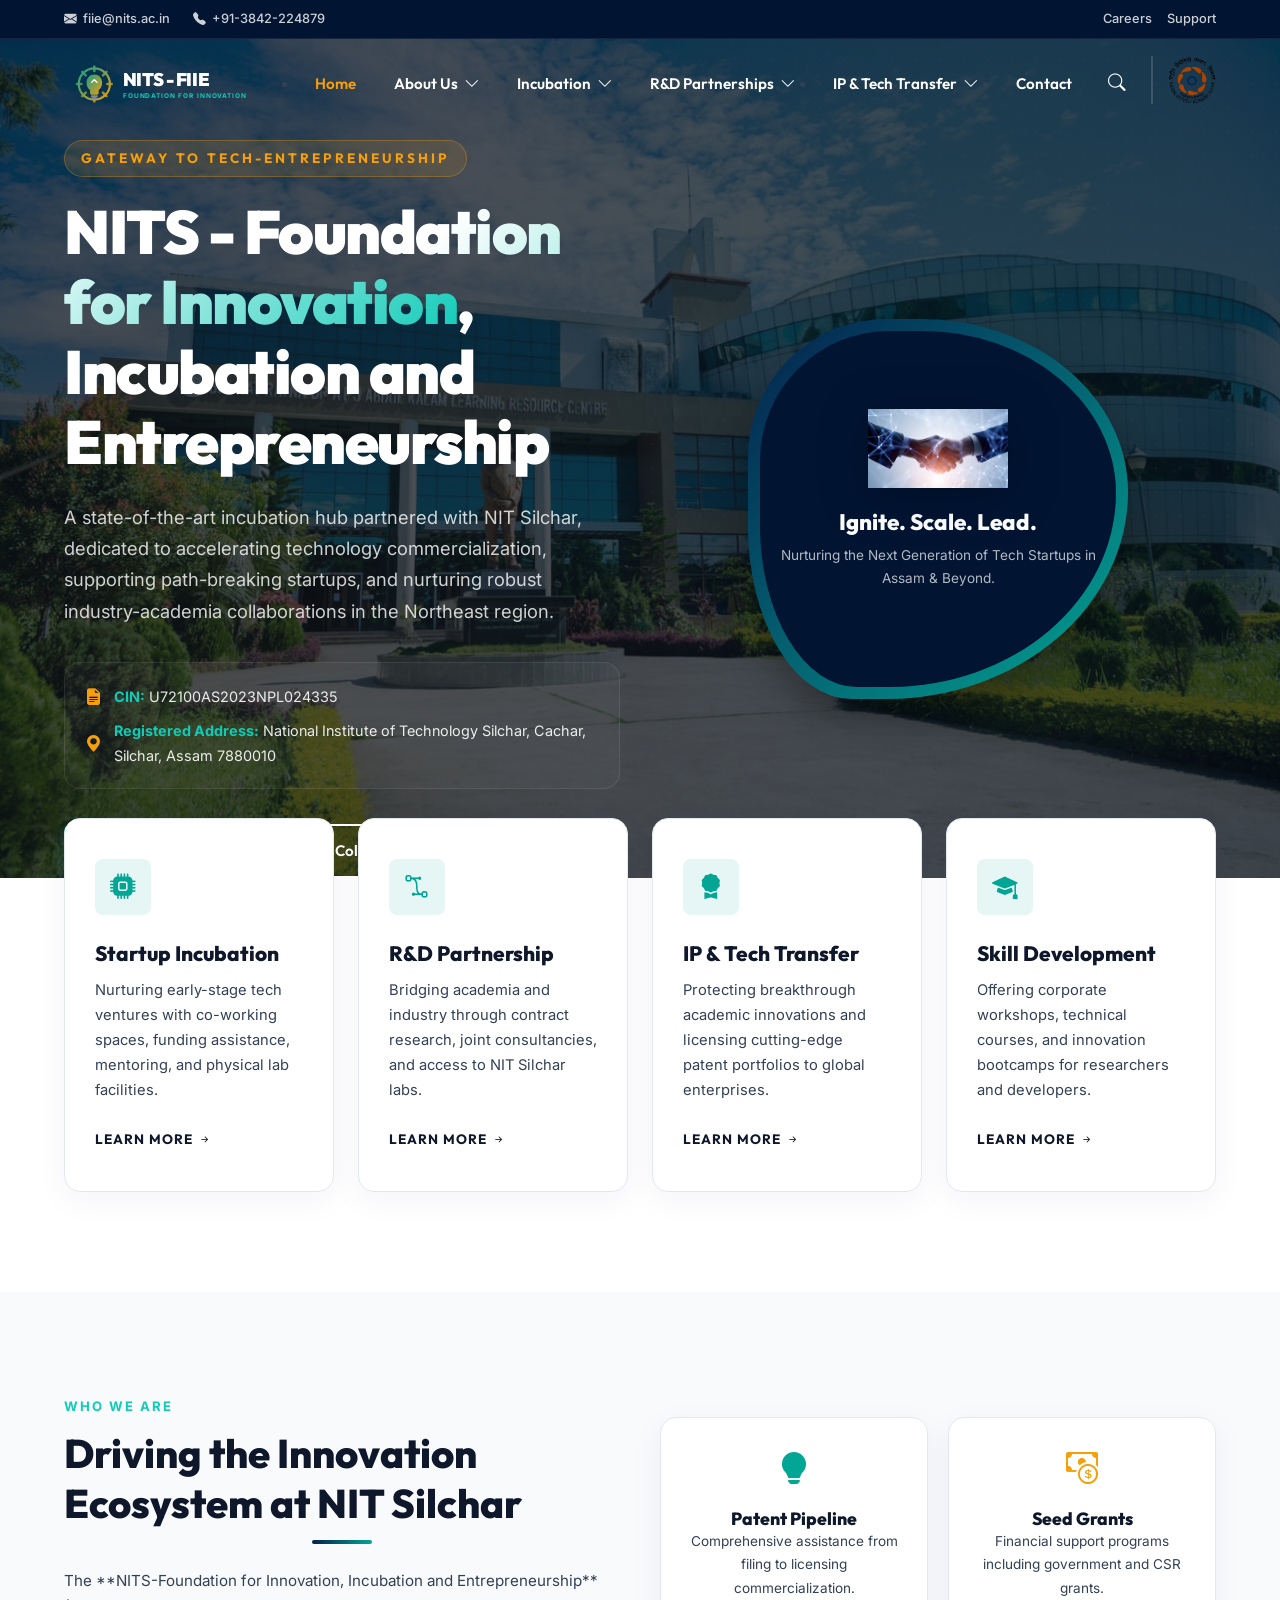
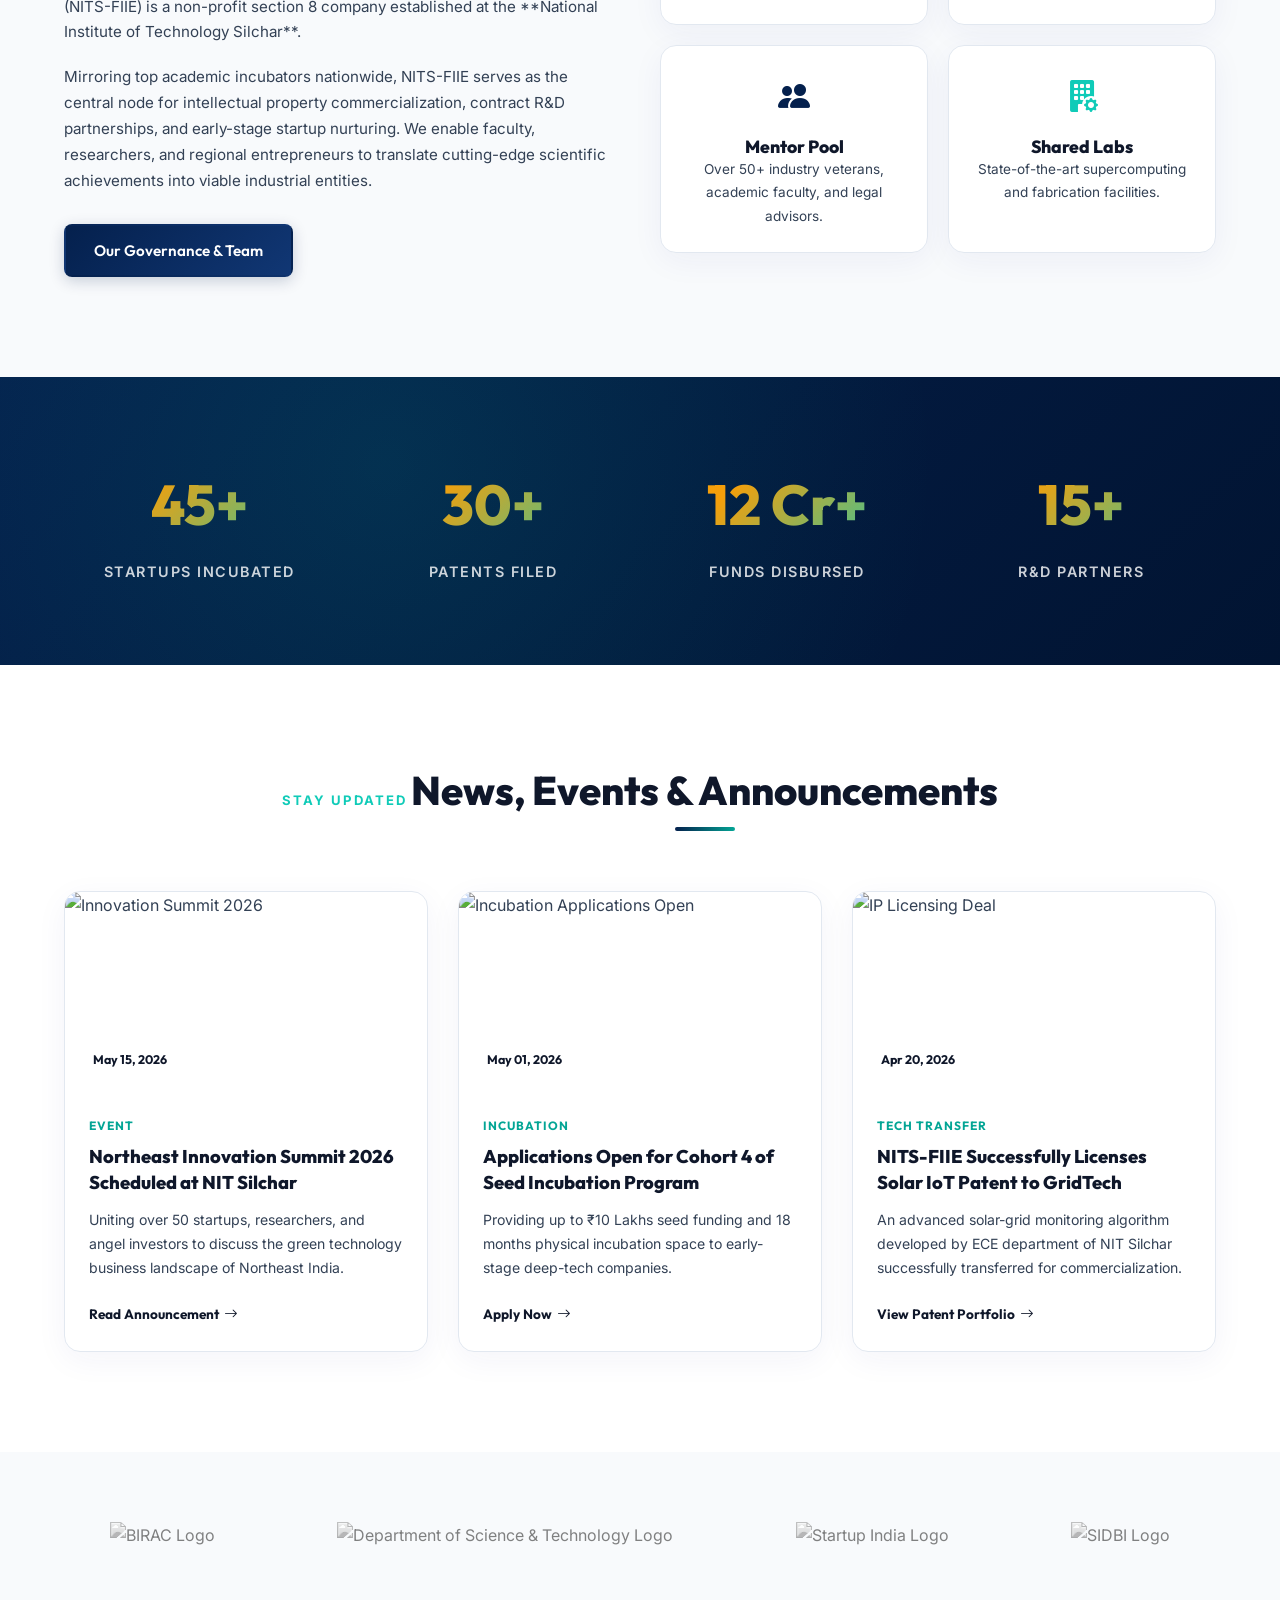
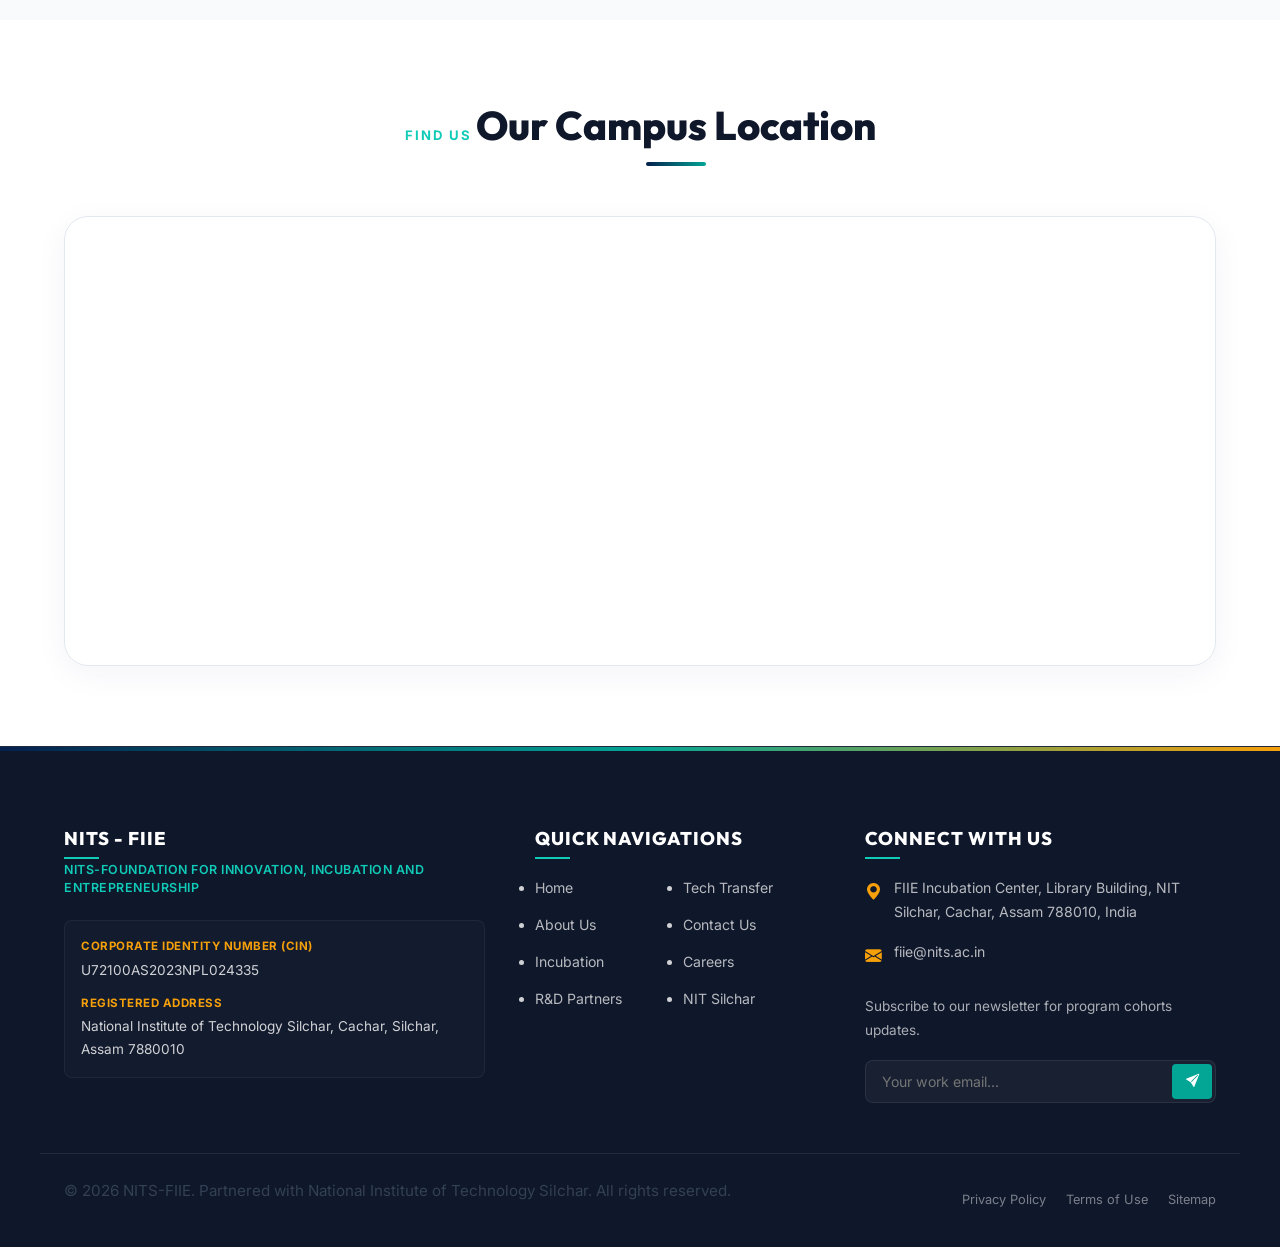
==== index.html @ 69ac1099 "Initial commit" ====
<!DOCTYPE html>
<html lang="en">
<head>
  <meta charset="UTF-8">
  <meta name="viewport" content="width=device-width, initial-scale=1.0">
  <title>Home | NITS Foundation for Innovation, Incubation and Entrepreneurship</title>
  <meta name="description" content="NITS-FIIE is the technology business incubator and corporate research partner of NIT Silchar, fostering innovation, startup incubation, and tech transfer in Northeast India.">
  
  <!-- Bootstrap Icons for premium vector icons -->
  <link rel="stylesheet" href="https://cdn.jsdelivr.net/npm/bootstrap-icons@1.11.1/font/bootstrap-icons.css">
  
  <!-- Core Custom Stylesheet -->
  <link rel="stylesheet" href="style.css">
</head>
<body>
  

  <!-- ==========================================================================
       GLOBAL HEADER & NAV SECTION
       ========================================================================== -->
  <header>
    <!-- Top Info Bar -->
    <div class="info-bar">
      <div class="container info-bar-content">
        <div class="info-bar-left">
          <span><i class="bi bi-envelope-fill"></i> fiie@nits.ac.in</span>
          <span><i class="bi bi-telephone-fill"></i> +91-3842-224879</span>
        </div>
        <div class="info-bar-right">
          <a href="contact.html">Careers</a>
          <a href="contact.html">Support</a>
          
        </div>
      </div>
    </div>

    <!-- Main Navigation Bar -->
    <div class="container">
      <nav class="navbar" aria-label="Main Navigation">
        <!-- Brand Section Left: NITS-FIIE SVG Logo -->
        <a href="index.html" class="navbar-brand-left" aria-label="NITS FIIE Home">
          <div class="logo-container">
            <svg class="company-logo" xmlns="http://www.w3.org/2000/svg" viewBox="0 0 260 60" width="260" height="60" aria-label="NITS-FIIE Logo">
              <defs>
                <linearGradient id="bulbGrad" x1="0%" y1="0%" x2="100%" y2="100%">
                  <stop offset="0%" stop-color="#16a085" />
                  <stop offset="100%" stop-color="#f39c12" />
                </linearGradient>
              </defs>
              <g transform="translate(10, 5)">
                <path d="M25 5 L25 10 M39 11 L35 15 M45 25 L40 25 M39 39 L35 35 M25 45 L25 40 M11 39 L15 35 M5 25 L10 25 M11 11 L15 15" stroke="url(#bulbGrad)" stroke-width="3" stroke-linecap="round" fill="none" opacity="0.85"/>
                <circle cx="25" cy="25" r="18" stroke="url(#bulbGrad)" stroke-width="2.5" fill="none"/>
                <path d="M20 32 C17 30, 16 27, 16 23 C16 18, 20 14, 25 14 C30 14, 34 18, 34 23 C34 27, 33 30, 30 32 L30 35 C30 36.5, 29 37.5, 27.5 37.5 L22.5 37.5 C21 37.5, 20 36.5, 20 35 Z" fill="url(#bulbGrad)"/>
                <path d="M22 23 L25 20 L28 23" stroke="#ffffff" stroke-width="1.5" stroke-linecap="round" stroke-linejoin="round" fill="none"/>
                <rect x="21" y="38" width="8" height="2.5" rx="1" fill="#7f8c8d"/>
                <line x1="23" y1="41.5" x2="27" y2="41.5" stroke="#7f8c8d" stroke-width="2" stroke-linecap="round"/>
              </g>
              <g transform="translate(68, 12)">
                <text class="logo-name" x="0" y="20" font-family="'Outfit', sans-serif" font-size="21" font-weight="900" letter-spacing="-0.5">NITS - FIIE</text>
                <text class="logo-sub" x="0" y="34" font-family="'Inter', sans-serif" font-size="7.5" font-weight="700" letter-spacing="1">FOUNDATION FOR INNOVATION</text>
              </g>
            </svg>
          </div>
        </a>

        <!-- Center Menu Links -->
        <ul class="nav-menu" id="nav-menu">
          <li class="nav-item"><a href="index.html" class="nav-link">Home</a></li>
          
          <li class="nav-item">
            <a href="about.html" class="nav-link">About Us <i class="bi bi-chevron-down"></i></a>
            <div class="dropdown-menu">
              <a href="about.html" class="dropdown-link">Governance & Vision</a>
              <a href="about.html#team-section" class="dropdown-link">FIIE Core Team</a>
              <a href="about.html#board-section" class="dropdown-link">Advisory Committee</a>
            </div>
          </li>
          
          <li class="nav-item">
            <a href="incubation.html" class="nav-link">Incubation <i class="bi bi-chevron-down"></i></a>
            <div class="dropdown-menu">
              <a href="incubation.html" class="dropdown-link">Incubation Programs</a>
              <a href="incubation.html#roadmap-section" class="dropdown-link">Application Process</a>
              <a href="incubation.html#directory-section" class="dropdown-link">Incubated Startups</a>
            </div>
          </li>
          
          <li class="nav-item">
            <a href="rnd.html" class="nav-link">R&D Partnerships <i class="bi bi-chevron-down"></i></a>
            <div class="dropdown-menu">
              <a href="rnd.html" class="dropdown-link">Contract Research</a>
              <a href="rnd.html#corporate-section" class="dropdown-link">Corporate Membership</a>
              <a href="rnd.html#facilities-section" class="dropdown-link">Incubation Facilities</a>
            </div>
          </li>
          
          <li class="nav-item">
            <a href="ip.html" class="nav-link">IP & Tech Transfer <i class="bi bi-chevron-down"></i></a>
            <div class="dropdown-menu">
              <a href="ip.html" class="dropdown-link">Intellectual Property</a>
              <a href="ip.html#licensing-section" class="dropdown-link">Technologies for Licensing</a>
              <a href="ip.html#policy-section" class="dropdown-link">IPR Policy</a>
            </div>
          </li>
          
          <li class="nav-item"><a href="contact.html" class="nav-link">Contact</a></li>
        </ul>

        <!-- Right Side: Search & Institute Logo -->
        <div class="navbar-brand-right">
          <div class="nav-utils">
            <button class="search-btn" aria-label="Open Search Modal"><i class="bi bi-search"></i></button>
            
            <!-- Institute Logo (NIT Silchar) as requested -->
            <a href="https://www.nits.ac.in" target="_blank" rel="noopener noreferrer" title="Visit NIT Silchar" aria-label="Visit NIT Silchar Official Site">
              <img src="image%20copy.png" class="institute-logo" alt="NIT Silchar Logo">
            </a>
          </div>

          <!-- Mobile Hamburg Button -->
          <button class="hamburger" aria-label="Toggle Mobile Menu" aria-controls="nav-menu" aria-expanded="false">
            <span></span>
            <span></span>
            <span></span>
          </button>
        </div>
      </nav>
    </div>
  </header>

  <!-- ==========================================================================
       HERO BANNER SECTION
       ========================================================================== -->
  <section class="hero" id="hero">
    <div class="hero-grid-pattern"></div>
    <div class="hero-overlay"></div>
    <div class="container">
      <div class="grid-2">
        <div class="hero-content">
          <span class="hero-tagline">Gateway to Tech-Entrepreneurship</span>
          <h1 class="hero-title">NITS - <span>Foundation for Innovation</span>, Incubation and Entrepreneurship</h1>
          <p class="hero-desc">
            A state-of-the-art incubation hub partnered with NIT Silchar, dedicated to accelerating technology commercialization, supporting path-breaking startups, and nurturing robust industry-academia collaborations in the Northeast region.
          </p>

          <!-- Core Legally Compliant Box requested by User -->
          <div class="hero-details-box">
            <div class="hero-details-row">
              <i class="bi bi-file-earmark-text-fill"></i>
              <span><span class="label">CIN:</span> U72100AS2023NPL024335</span>
            </div>
            <div class="hero-details-row">
              <i class="bi bi-geo-alt-fill"></i>
              <span><span class="label">Registered Address:</span> National Institute of Technology Silchar, Cachar, Silchar, Assam 7880010</span>
            </div>
          </div>

          <div class="hero-btns">
            <a href="incubation.html" class="btn btn-secondary">Apply for Incubation <i class="bi bi-arrow-right"></i></a>
            <a href="rnd.html" class="btn btn-outline" style="border-color: white; color: white;">Collaborate with Us</a>
          </div>
        </div>

        <!-- Premium Spherical Vector Floater -->
        <div class="hero-image-wrapper">
          <div class="hero-spheres">
            <div class="hero-spheres-content">
              <img src="image%20copy%202.png" alt="NITS FIIE Graphic" class="hero-rocket-replacement">
              <h3>Ignite. Scale. Lead.</h3>
              <p>Nurturing the Next Generation of Tech Startups in Assam & Beyond.</p>
            </div>
          </div>
        </div>
      </div>
    </div>
  </section>

  <!-- ==========================================================================
       CORE PILLARS SECTION (OVERLAPPING BANNER)
       ========================================================================== -->
  <section class="section" style="padding-top: 0;">
    <div class="container">
      <div class="grid-4 pillars-grid">
        <!-- Pillar 1: Incubation -->
        <div class="pillar-card">
          <div class="pillar-icon"><i class="bi bi-cpu-fill"></i></div>
          <h3 class="pillar-title">Startup Incubation</h3>
          <p class="pillar-desc">Nurturing early-stage tech ventures with co-working spaces, funding assistance, mentoring, and physical lab facilities.</p>
          <a href="incubation.html" class="pillar-link">Learn More <i class="bi bi-arrow-right-short"></i></a>
        </div>

        <!-- Pillar 2: R&D Partnership -->
        <div class="pillar-card">
          <div class="pillar-icon"><i class="bi bi-bezier2"></i></div>
          <h3 class="pillar-title">R&D Partnership</h3>
          <p class="pillar-desc">Bridging academia and industry through contract research, joint consultancies, and access to NIT Silchar labs.</p>
          <a href="rnd.html" class="pillar-link">Learn More <i class="bi bi-arrow-right-short"></i></a>
        </div>

        <!-- Pillar 3: IP & Licensing -->
        <div class="pillar-card">
          <div class="pillar-icon"><i class="bi bi-award-fill"></i></div>
          <h3 class="pillar-title">IP & Tech Transfer</h3>
          <p class="pillar-desc">Protecting breakthrough academic innovations and licensing cutting-edge patent portfolios to global enterprises.</p>
          <a href="ip.html" class="pillar-link">Learn More <i class="bi bi-arrow-right-short"></i></a>
        </div>

        <!-- Pillar 4: Capacity Development -->
        <div class="pillar-card">
          <div class="pillar-icon"><i class="bi bi-mortarboard-fill"></i></div>
          <h3 class="pillar-title">Skill Development</h3>
          <p class="pillar-desc">Offering corporate workshops, technical courses, and innovation bootcamps for researchers and developers.</p>
          <a href="rnd.html#facilities-section" class="pillar-link">Learn More <i class="bi bi-arrow-right-short"></i></a>
        </div>
      </div>
    </div>
  </section>

  <!-- ==========================================================================
       ABOUT/HIGHLIGHTS BRIEF SECTION
       ========================================================================== -->
  <section class="section section-bg-gray">
    <div class="container">
      <div class="grid-2">
        <div>
          <span class="section-subtitle">Who We Are</span>
          <h2 class="section-title" style="margin-bottom: 24px;">Driving the Innovation Ecosystem at NIT Silchar</h2>
          <p>
            The **NITS-Foundation for Innovation, Incubation and Entrepreneurship** (NITS-FIIE) is a non-profit section 8 company established at the **National Institute of Technology Silchar**.
          </p>
          <p>
            Mirroring top academic incubators nationwide, NITS-FIIE serves as the central node for intellectual property commercialization, contract R&D partnerships, and early-stage startup nurturing. We enable faculty, researchers, and regional entrepreneurs to translate cutting-edge scientific achievements into viable industrial entities.
          </p>
          <div style="margin-top: 30px;">
            <a href="about.html" class="btn btn-primary">Our Governance & Team</a>
          </div>
        </div>
        <div style="position: relative;">
          <!-- Custom Premium Glassmorphic Stats Grid -->
          <div class="grid-2" style="gap: 20px;">
            <div class="pillar-card" style="padding: 24px; text-align: center;">
              <i class="bi bi-lightbulb-fill" style="font-size: 2rem; color: var(--secondary); margin-bottom: 12px;"></i>
              <h4 style="font-size: 1.1rem; font-weight: 800;">Patent Pipeline</h4>
              <p style="font-size: 0.85rem; margin: 0;">Comprehensive assistance from filing to licensing commercialization.</p>
            </div>
            <div class="pillar-card" style="padding: 24px; text-align: center;">
              <i class="bi bi-cash-coin" style="font-size: 2rem; color: var(--accent); margin-bottom: 12px;"></i>
              <h4 style="font-size: 1.1rem; font-weight: 800;">Seed Grants</h4>
              <p style="font-size: 0.85rem; margin: 0;">Financial support programs including government and CSR grants.</p>
            </div>
            <div class="pillar-card" style="padding: 24px; text-align: center;">
              <i class="bi bi-people-fill" style="font-size: 2rem; color: var(--primary); margin-bottom: 12px;"></i>
              <h4 style="font-size: 1.1rem; font-weight: 800;">Mentor Pool</h4>
              <p style="font-size: 0.85rem; margin: 0;">Over 50+ industry veterans, academic faculty, and legal advisors.</p>
            </div>
            <div class="pillar-card" style="padding: 24px; text-align: center;">
              <i class="bi bi-building-fill-gear" style="font-size: 2rem; color: var(--secondary-light); margin-bottom: 12px;"></i>
              <h4 style="font-size: 1.1rem; font-weight: 800;">Shared Labs</h4>
              <p style="font-size: 0.85rem; margin: 0;">State-of-the-art supercomputing and fabrication facilities.</p>
            </div>
          </div>
        </div>
      </div>
    </div>
  </section>

  <!-- ==========================================================================
       STATS COUNTER SECTION
       ========================================================================== -->
  <section class="stats">
    <div class="container">
      <div class="grid-4">
        <div class="stat-item">
          <div class="stat-number">45+</div>
          <div class="stat-label">Startups Incubated</div>
        </div>
        <div class="stat-item">
          <div class="stat-number">30+</div>
          <div class="stat-label">Patents Filed</div>
        </div>
        <div class="stat-item">
          <div class="stat-number">12 Cr+</div>
          <div class="stat-label">Funds Disbursed</div>
        </div>
        <div class="stat-item">
          <div class="stat-number">15+</div>
          <div class="stat-label">R&D Partners</div>
        </div>
      </div>
    </div>
  </section>

  <!-- ==========================================================================
       NEWS & EVENTS SECTION
       ========================================================================== -->
  <section class="section">
    <div class="container">
      <div class="section-title-wrapper">
        <span class="section-subtitle">Stay Updated</span>
        <h2 class="section-title">News, Events & Announcements</h2>
      </div>

      <div class="grid-3 news-grid">
        <!-- News Card 1 -->
        <article class="news-card">
          <div class="news-img-box">
            <img src="https://images.unsplash.com/photo-1540575467063-178a50c2df87?auto=format&fit=crop&w=600&q=80" alt="Innovation Summit 2026">
            <span class="news-date">May 15, 2026</span>
          </div>
          <div class="news-content">
            <div class="news-category">Event</div>
            <h3 class="news-title">Northeast Innovation Summit 2026 Scheduled at NIT Silchar</h3>
            <p class="news-desc">Uniting over 50 startups, researchers, and angel investors to discuss the green technology business landscape of Northeast India.</p>
            <a href="contact.html" class="news-link">Read Announcement <i class="bi bi-arrow-right"></i></a>
          </div>
        </article>

        <!-- News Card 2 -->
        <article class="news-card">
          <div class="news-img-box">
            <img src="https://images.unsplash.com/photo-1557804506-669a67965ba0?auto=format&fit=crop&w=600&q=80" alt="Incubation Applications Open">
            <span class="news-date">May 01, 2026</span>
          </div>
          <div class="news-content">
            <div class="news-category">Incubation</div>
            <h3 class="news-title">Applications Open for Cohort 4 of Seed Incubation Program</h3>
            <p class="news-desc">Providing up to ₹10 Lakhs seed funding and 18 months physical incubation space to early-stage deep-tech companies.</p>
            <a href="incubation.html#roadmap-section" class="news-link">Apply Now <i class="bi bi-arrow-right"></i></a>
          </div>
        </article>

        <!-- News Card 3 -->
        <article class="news-card">
          <div class="news-img-box">
            <img src="https://images.unsplash.com/photo-1454165804606-c3d57bc86b40?auto=format&fit=crop&w=600&q=80" alt="IP Licensing Deal">
            <span class="news-date">Apr 20, 2026</span>
          </div>
          <div class="news-content">
            <div class="news-category">Tech Transfer</div>
            <h3 class="news-title">NITS-FIIE Successfully Licenses Solar IoT Patent to GridTech</h3>
            <p class="news-desc">An advanced solar-grid monitoring algorithm developed by ECE department of NIT Silchar successfully transferred for commercialization.</p>
            <a href="ip.html" class="news-link">View Patent Portfolio <i class="bi bi-arrow-right"></i></a>
          </div>
        </article>
      </div>
    </div>
  </section>

  <!-- ==========================================================================
       PARTNERS EMBLEMS GRID
       ========================================================================== -->
  <section class="section section-bg-gray" style="padding: 60px 0;">
    <div class="container">
      <div class="partners-grid">
        <div class="partner-logo-box"><img src="https://upload.wikimedia.org/wikipedia/commons/e/e4/A_logo_of_BIRAC.png" alt="BIRAC Logo"></div>
        <div class="partner-logo-box"><img src="https://upload.wikimedia.org/wikipedia/commons/1/1d/DST_logo.png" alt="Department of Science & Technology Logo"></div>
        <div class="partner-logo-box"><img src="https://upload.wikimedia.org/wikipedia/commons/thumb/d/d4/Startup_India_Logo.png/640px-Startup_India_Logo.png" alt="Startup India Logo"></div>
        <div class="partner-logo-box"><img src="https://upload.wikimedia.org/wikipedia/commons/e/eb/SIDBI_Logo.jpg" alt="SIDBI Logo"></div>
      </div>
    </div>
  </section>

  <!-- ==========================================================================
       CAMPUS LOCATION MAP SECTION
       ========================================================================== -->
  <section class="section" style="padding-top: 80px; padding-bottom: 80px;">
    <div class="container">
      <div class="section-title-wrapper" style="margin-bottom: 50px;">
        <span class="section-subtitle">Find Us</span>
        <h2 class="section-title">Our Campus Location</h2>
      </div>
      <div class="map-container" style="margin-top: 0; height: 450px;">
        <iframe 
          title="NIT Silchar Campus Map"
          src="https://www.google.com/maps/embed?pb=!1m18!1m12!1m3!1d3623.1556591603285!2d92.78498517559427!3d24.755851577997717!2m3!1f0!2f0!3f0!3m2!1i1024!2i768!4f13.1!3m3!1m2!1s0x374e49dcb63bae9b%3A0x81efa836714a289b!2sNational%20Institute%20of%20Technology%2C%20Silchar!5e0!3m2!1sen!2sin!4v1779347860293!5m2!1sen!2sin" 
          allowfullscreen="" 
          loading="lazy" 
          referrerpolicy="no-referrer-when-downgrade">
        </iframe>
      </div>
    </div>
  </section>

  <!-- ==========================================================================
       SEARCH MODAL SYSTEM
       ========================================================================== -->
  <div class="search-modal" role="dialog" aria-modal="true" aria-label="Global Search">
    <button class="search-modal-close" aria-label="Close search"><i class="bi bi-x"></i></button>
    <div class="search-modal-content">
      <form action="#" method="get">
        <div class="search-input-wrapper">
          <input type="search" class="search-field" placeholder="Search startups, patents, programs..." aria-label="Search field">
          <button type="submit" class="search-submit-icon" aria-label="Submit search"><i class="bi bi-search"></i></button>
        </div>
      </form>
      <p>Press ESC to close or click outside. Discover incubation criteria, corporate R&amp;D parameters, or latest filed IPs.</p>
    </div>
  </div>

  <!-- ==========================================================================
       GLOBAL FOOTER SECTION
       ========================================================================== -->
  <footer>
    <div class="container footer-top">
      <div class="footer-row">
        <!-- Left: Legal & Name details as specified by user -->
        <div class="footer-brand-column">
          <h5 class="footer-heading">NITS - FIIE</h5>
          <p class="footer-brand-subtitle">NITS-Foundation for Innovation, Incubation and Entrepreneurship</p>
          
          <div class="footer-legal-box">
            <div class="footer-legal-row">
              <span class="label">Corporate Identity Number (CIN)</span>
              <span>U72100AS2023NPL024335</span>
            </div>
            <div class="footer-legal-row" style="margin-top: 12px;">
              <span class="label">Registered Address</span>
              <span>National Institute of Technology Silchar, Cachar, Silchar, Assam 7880010</span>
            </div>
          </div>
        </div>

        <!-- Middle: Navigation Links -->
        <div class="footer-column">
          <h5 class="footer-heading">Quick Navigations</h5>
          <div class="grid-2" style="gap: 15px; grid-template-columns: repeat(2, 1fr);">
            <ul class="footer-links">
              <li><a href="index.html">Home</a></li>
              <li><a href="about.html">About Us</a></li>
              <li><a href="incubation.html">Incubation</a></li>
              <li><a href="rnd.html">R&D Partners</a></li>
            </ul>
            <ul class="footer-links">
              <li><a href="ip.html">Tech Transfer</a></li>
              <li><a href="contact.html">Contact Us</a></li>
              <li><a href="contact.html">Careers</a></li>
              <li><a href="https://www.nits.ac.in" target="_blank" rel="noopener noreferrer">NIT Silchar</a></li>
            </ul>
          </div>
        </div>

        <!-- Right: Address coordinates & newsletter -->
        <div class="footer-column">
          <h5 class="footer-heading">Connect With Us</h5>
          <div class="footer-contact-row">
            <i class="bi bi-geo-alt-fill"></i>
            <p>FIIE Incubation Center, Library Building, NIT Silchar, Cachar, Assam 788010, India</p>
          </div>
          <div class="footer-contact-row">
            <i class="bi bi-envelope-fill"></i>
            <p>fiie@nits.ac.in</p>
          </div>
          
          <div style="margin-top: 25px;">
            <p class="footer-newsletter-p">Subscribe to our newsletter for program cohorts updates.</p>
            <form action="#" class="newsletter-form">
              <input type="email" class="newsletter-input" placeholder="Your work email..." required aria-label="Newsletter email input">
              <button type="submit" class="newsletter-btn" aria-label="Subscribe"><i class="bi bi-send-fill"></i></button>
            </form>
          </div>
        </div>
      </div>
    </div>

    <!-- Sub Footer -->
    <div class="footer-bottom">
      <div class="container footer-bottom-content">
        <p>&copy; 2026 NITS-FIIE. Partnered with National Institute of Technology Silchar. All rights reserved.</p>
        <div class="footer-bottom-links">
          <a href="#">Privacy Policy</a>
          <a href="#">Terms of Use</a>
          <a href="#">Sitemap</a>
        </div>
      </div>
    </div>
  </footer>

  <!-- Master JavaScript File -->
  <script src="main.js"></script>
</body>
</html>
---- style.css ----
/* ==========================================================================
   NITS-FIIE ULTIMATE PREMIUM CSS DESIGN SYSTEM
   ========================================================================== */

/* Google Fonts Import */
@import url('https://fonts.googleapis.com/css2?family=Inter:wght@300;400;500;600;700&family=Outfit:wght@300;400;500;600;700;800;900&display=swap');

/* Semantic Variable Tokens */
:root {
  /* Brand Palettes */
  --brand-primary-hsl: 217, 89%, 16%;
  --brand-secondary-hsl: 174, 96%, 33%;
  --brand-accent-hsl: 38, 92%, 50%;
  
  --brand-primary: hsl(var(--brand-primary-hsl));
  --brand-primary-light: hsl(217, 75%, 26%);
  --brand-primary-dark: hsl(217, 95%, 10%);
  
  --brand-secondary: hsl(var(--brand-secondary-hsl));
  --brand-secondary-light: hsl(174, 85%, 43%);
  --brand-secondary-dark: hsl(174, 100%, 20%);
  
  --brand-accent: hsl(var(--brand-accent-hsl));
  --brand-accent-light: hsl(38, 95%, 60%);
  --brand-accent-dark: hsl(38, 90%, 40%);
  
  /* Semantic Tokens - Light Mode (Default) - Professional White Theme */
  --bg-main: #ffffff; /* Cleanest Crisp White Background */
  --bg-card: #ffffff;
  --bg-section-alt: #f8fafc; /* Professional Cool Slate White */
  --bg-footer: #0f172a; /* Deep Navy Slate */
  
  --text-main: #334155; /* Extremely legible slate gray */
  --text-muted: #64748b;
  --text-title: #0f172a; /* Deep elegant navy for titles */
  --text-inverse: #ffffff;
  
  --border-color: #e2e8f0; /* Ultra-thin sleek gray border */
  
  --glass-bg: rgba(255, 255, 255, 0.78);
  --glass-border: rgba(255, 255, 255, 0.4);
  --glass-shadow: 0 8px 32px 0 rgba(31, 38, 135, 0.05);
  
  /* Layout Sizing & Typography */
  --container-max-width: 1200px;
  --header-height: 90px;
  --transition-smooth: all 0.4s cubic-bezier(0.16, 1, 0.3, 1);
  --transition-fast: all 0.2s ease;
  --border-radius-sm: 8px;
  --border-radius-md: 16px;
  --border-radius-lg: 24px;
  
  --font-primary: 'Inter', sans-serif;
  --font-heading: 'Outfit', sans-serif;

  /* Legacy/Inline compatibility variables */
  --primary: var(--brand-primary);
  --secondary: var(--brand-secondary);
  --accent: var(--brand-accent);
  --secondary-light: var(--brand-secondary-light);
  --dark: var(--text-title);
  --gray: var(--text-muted);
  --light-gray: var(--border-color);
  --white: #ffffff;
}





/* Global Reset */
*, *::before, *::after {
  box-sizing: border-box;
  margin: 0;
  padding: 0;
  /* Apply smooth transitions to background and color properties for high-end theme switches */
  transition: background-color 0.3s cubic-bezier(0.16, 1, 0.3, 1), 
              border-color 0.3s cubic-bezier(0.16, 1, 0.3, 1), 
              color 0.2s ease-out, 
              box-shadow 0.3s cubic-bezier(0.16, 1, 0.3, 1);
}



html {
  scroll-behavior: smooth;
  font-size: 16px;
  -webkit-font-smoothing: antialiased;
}

body {
  font-family: var(--font-primary);
  background-color: var(--bg-main);
  color: var(--text-main);
  line-height: 1.7;
  overflow-x: hidden;
}

/* Typography Styling */
h1, h2, h3, h4, h5, h6 {
  font-family: var(--font-heading);
  font-weight: 700;
  line-height: 1.25;
  color: var(--text-title);
}

p {
  color: var(--text-main);
  margin-bottom: 1.2rem;
  font-size: 0.95rem;
}

a {
  text-decoration: none;
  color: inherit;
  transition: var(--transition-fast);
}

/* Symmetrical Grid Layout System */
.container {
  width: 100%;
  max-width: var(--container-max-width);
  margin: 0 auto;
  padding: 0 24px;
}

.section {
  padding: 100px 0;
  position: relative;
}

.section-bg-gray {
  background-color: var(--bg-section-alt);
}

/* Section Title Module */
.section-title-wrapper {
  text-align: center;
  margin-bottom: 60px;
}

.section-subtitle {
  text-transform: uppercase;
  font-size: 0.82rem;
  letter-spacing: 2px;
  color: var(--brand-secondary-light);
  font-weight: 700;
  margin-bottom: 10px;
  display: inline-block;
}

.section-title {
  font-size: clamp(2rem, 4vw, 2.5rem);
  font-weight: 800;
  color: var(--text-title);
  position: relative;
  display: inline-block;
  padding-bottom: 16px;
}

.section-title::after {
  content: '';
  position: absolute;
  bottom: 0;
  left: 50%;
  transform: translateX(-50%);
  width: 60px;
  height: 4px;
  background: linear-gradient(90deg, var(--brand-primary), var(--brand-secondary));
  border-radius: 2px;
}



/* Standardized Grids */
.grid-2 {
  display: grid;
  grid-template-columns: repeat(2, 1fr);
  gap: 40px;
  align-items: center;
}

.grid-3 {
  display: grid;
  grid-template-columns: repeat(3, 1fr);
  gap: 30px;
}

.grid-4 {
  display: grid;
  grid-template-columns: repeat(4, 1fr);
  gap: 24px;
}

/* Button UI Components */
.btn {
  display: inline-flex;
  align-items: center;
  justify-content: center;
  padding: 12px 28px;
  font-family: var(--font-heading);
  font-weight: 600;
  font-size: 0.95rem;
  border-radius: var(--border-radius-sm);
  border: 2px solid transparent;
  cursor: pointer;
  transition: var(--transition-smooth);
  gap: 8px;
}

.btn-primary {
  background: linear-gradient(135deg, var(--brand-primary), var(--brand-primary-light));
  color: var(--text-inverse);
  box-shadow: 0 4px 15px hsla(var(--brand-primary-hsl), 0.2);
}

.btn-primary:hover {
  transform: translateY(-2px);
  box-shadow: 0 8px 24px hsla(var(--brand-primary-hsl), 0.35);
  filter: brightness(1.1);
}

.btn-secondary {
  background: linear-gradient(135deg, var(--brand-secondary), var(--brand-secondary-light));
  color: #ffffff;
  box-shadow: 0 4px 15px hsla(var(--brand-secondary-hsl), 0.2);
}

.btn-secondary:hover {
  transform: translateY(-2px);
  box-shadow: 0 8px 24px hsla(var(--brand-secondary-hsl), 0.35);
  filter: brightness(1.1);
}

.btn-accent {
  background: linear-gradient(135deg, var(--brand-accent), var(--brand-accent-light));
  color: var(--brand-primary-dark);
  box-shadow: 0 4px 15px hsla(var(--brand-accent-hsl), 0.2);
}

.btn-accent:hover {
  transform: translateY(-2px);
  box-shadow: 0 8px 24px hsla(var(--brand-accent-hsl), 0.35);
  filter: brightness(1.1);
}

.btn-outline {
  background: transparent;
  border: 2px solid var(--text-title);
  color: var(--text-title);
}

.btn-outline:hover {
  background-color: var(--text-title);
  color: var(--bg-card);
  transform: translateY(-2px);
}

/* ==========================================================================
   HEADER & NAVIGATION BAR
   ========================================================================== */
header {
  width: 100%;
  position: absolute;
  top: 0;
  left: 0;
  z-index: 1000;
  transition: var(--transition-smooth);
}

/* Sticky Class Scroll effect */
header.sticky {
  position: fixed;
  background-color: var(--glass-bg);
  backdrop-filter: blur(20px);
  -webkit-backdrop-filter: blur(20px);
  box-shadow: var(--glass-shadow);
  border-bottom: 1px solid var(--glass-border);
  animation: slideDown 0.4s cubic-bezier(0.16, 1, 0.3, 1) forwards;
}

@keyframes slideDown {
  from { transform: translateY(-100%); }
  to { transform: translateY(0); }
}

/* Info Top bar */
.info-bar {
  background-color: var(--brand-primary-dark);
  color: rgba(255, 255, 255, 0.8);
  padding: 8px 0;
  font-size: 0.8rem;
  font-weight: 500;
  border-bottom: 1px solid rgba(255, 255, 255, 0.08);
}

.info-bar-content {
  display: flex;
  justify-content: space-between;
  align-items: center;
}

.info-bar-left span {
  margin-right: 20px;
  display: inline-flex;
  align-items: center;
  gap: 6px;
}

.info-bar-right {
  display: flex;
  align-items: center;
  gap: 15px;
}

.info-bar-right a {
  color: rgba(255,255,255,0.8);
}

.info-bar-right a:hover {
  color: var(--brand-accent);
}



/* Navbar Layout */
.navbar {
  height: var(--header-height);
  display: flex;
  justify-content: space-between;
  align-items: center;
}

/* Brand block SVG text styles */
.logo-container {
  height: 52px;
  display: flex;
  align-items: center;
}

.company-logo {
  height: 100%;
  width: auto;
}

.company-logo .logo-name {
  fill: var(--text-title);
  transition: var(--transition-smooth);
}

header:not(.sticky) .company-logo .logo-name {
  fill: #ffffff;
}

.company-logo .logo-sub {
  fill: var(--brand-secondary);
  transition: var(--transition-smooth);
}

header:not(.sticky) .company-logo .logo-sub {
  fill: var(--brand-secondary-light);
}

.institute-logo {
  height: 48px;
  width: auto;
  border-left: 2px solid var(--border-color);
  padding-left: 15px;
  margin-left: 15px;
}

header:not(.sticky) .institute-logo {
  border-left: 2px solid rgba(255, 255, 255, 0.15);
}

/* Central Nav items style */
.nav-menu {
  display: flex;
  align-items: center;
  gap: 6px;
}

.nav-item {
  position: relative;
}

.nav-link {
  font-family: var(--font-heading);
  font-weight: 600;
  font-size: 0.95rem;
  color: var(--text-title);
  padding: 10px 16px;
  border-radius: var(--border-radius-sm);
  display: flex;
  align-items: center;
  gap: 6px;
  position: relative;
  transition: var(--transition-smooth);
}

header:not(.sticky) .nav-link {
  color: #ffffff;
}

.nav-link:hover, .nav-item.active .nav-link {
  color: var(--brand-secondary) !important;
}

header:not(.sticky) .nav-link:hover, header:not(.sticky) .nav-item.active .nav-link {
  color: var(--brand-accent) !important;
}

/* Dropdown Sub-menu styling */
.dropdown-menu {
  position: absolute;
  top: 100%;
  left: 0;
  background-color: var(--bg-card);
  min-width: 260px;
  border-radius: var(--border-radius-sm);
  box-shadow: var(--glass-shadow);
  opacity: 0;
  visibility: hidden;
  transform: translateY(12px);
  transition: var(--transition-smooth);
  border: 1px solid var(--border-color);
  padding: 10px 0;
  z-index: 1000;
}

.nav-item:hover .dropdown-menu {
  opacity: 1;
  visibility: visible;
  transform: translateY(4px);
}

.dropdown-link {
  display: block;
  padding: 10px 20px;
  font-size: 0.9rem;
  font-weight: 500;
  color: var(--text-main);
  transition: var(--transition-fast);
}

.dropdown-link:hover {
  background-color: hsla(var(--brand-secondary-hsl), 0.08);
  color: var(--brand-secondary);
  padding-left: 24px;
}

/* Search and Utilities block */
.nav-utils {
  display: flex;
  align-items: center;
}

.search-btn {
  background: none;
  border: none;
  color: var(--text-title);
  font-size: 1.1rem;
  cursor: pointer;
  padding: 10px;
  border-radius: 50%;
  display: flex;
  align-items: center;
  justify-content: center;
  transition: var(--transition-smooth);
}

header:not(.sticky) .search-btn {
  color: #ffffff;
}

.search-btn:hover {
  background-color: rgba(100, 100, 100, 0.1);
  color: var(--brand-secondary);
}

/* Hamburger button */
.hamburger {
  display: none;
  flex-direction: column;
  justify-content: space-between;
  width: 24px;
  height: 18px;
  background: transparent;
  border: none;
  cursor: pointer;
  padding: 0;
  z-index: 1001;
  margin-left: 15px;
}

.hamburger span {
  width: 100%;
  height: 2px;
  background-color: var(--text-title);
  border-radius: 2px;
  transition: var(--transition-smooth);
}

header:not(.sticky) .hamburger span {
  background-color: #ffffff;
}

.hamburger.active span:nth-child(1) { transform: translateY(8px) rotate(45deg); }
.hamburger.active span:nth-child(2) { opacity: 0; }
.hamburger.active span:nth-child(3) { transform: translateY(-8px) rotate(-45deg); }

/* ==========================================================================
   HERO / BANNER SECTION
   ========================================================================= */
.hero {
  min-height: 90vh;
  position: relative;
  display: flex;
  align-items: center;
  color: #ffffff;
  padding-top: calc(var(--header-height) + 50px);
  overflow: hidden;
  background-color: var(--brand-primary-dark);
  background-image: url('image.png');
  background-size: cover;
  background-position: center;
  background-repeat: no-repeat;
}

.hero::before {
  content: '';
  position: absolute;
  inset: 0;
  background: radial-gradient(circle at 80% 20%, hsla(var(--brand-secondary-hsl), 0.22) 0%, transparent 50%),
              radial-gradient(circle at 20% 80%, hsla(var(--brand-accent-hsl), 0.12) 0%, transparent 50%);
  z-index: 1;
}

.hero-overlay {
  position: absolute;
  inset: 0;
  background-color: rgba(8, 14, 26, 0.72);
  z-index: 1;
}

.hero-grid-pattern {
  position: absolute;
  top: 0;
  right: 0;
  width: 50%;
  height: 100%;
  opacity: 0.12;
  z-index: 1;
  background-image: radial-gradient(#ffffff 1px, transparent 1px);
  background-size: 24px 24px;
}

.hero .container {
  position: relative;
  z-index: 2;
}

.hero-content {
  opacity: 0;
  transform: translateY(30px);
  animation: fadeInUp 1s cubic-bezier(0.16, 1, 0.3, 1) forwards;
}

.hero-tagline {
  font-family: var(--font-heading);
  font-size: 0.85rem;
  font-weight: 700;
  text-transform: uppercase;
  letter-spacing: 3px;
  color: var(--brand-accent);
  margin-bottom: 20px;
  display: inline-block;
  background-color: hsla(var(--brand-accent-hsl), 0.12);
  padding: 6px 16px;
  border-radius: 50px;
  border: 1px solid hsla(var(--brand-accent-hsl), 0.3);
}

.hero-title {
  font-size: clamp(2.3rem, 5.5vw, 3.8rem);
  font-weight: 900;
  line-height: 1.15;
  margin-bottom: 25px;
  letter-spacing: -1.5px;
  color: #ffffff;
}

.hero-title span {
  background: linear-gradient(135deg, #ffffff 30%, var(--brand-secondary-light) 100%);
  -webkit-background-clip: text;
  -webkit-text-fill-color: transparent;
}

.hero-desc {
  font-size: clamp(1rem, 2vw, 1.15rem);
  color: rgba(255, 255, 255, 0.8);
  margin-bottom: 35px;
  line-height: 1.7;
}

/* Legally compliant box styling */
.hero-details-box {
  background: rgba(255, 255, 255, 0.03);
  border: 1px solid rgba(255, 255, 255, 0.08);
  border-radius: var(--border-radius-md);
  padding: 20px;
  margin-bottom: 35px;
  backdrop-filter: blur(10px);
  -webkit-backdrop-filter: blur(10px);
  display: flex;
  flex-direction: column;
  gap: 8px;
}

.hero-details-row {
  display: flex;
  align-items: center;
  gap: 12px;
  font-size: 0.9rem;
  color: rgba(255, 255, 255, 0.9);
}

.hero-details-row i {
  color: var(--brand-accent);
  font-size: 1.05rem;
}

.hero-details-row span.label {
  font-weight: 700;
  color: var(--brand-secondary-light);
}

.hero-btns {
  display: flex;
  gap: 15px;
  flex-wrap: wrap;
}

/* Hero Spherical Graphic Floater */
.hero-image-wrapper {
  position: relative;
  display: flex;
  justify-content: center;
  align-items: center;
  z-index: 2;
}

.hero-spheres {
  width: 380px;
  height: 380px;
  background: linear-gradient(135deg, var(--brand-primary), var(--brand-secondary));
  border-radius: 40% 60% 70% 30% / 40% 50% 60% 50%;
  animation: morphing 10s ease-in-out infinite;
  box-shadow: 0 20px 40px rgba(0,0,0,0.3);
  position: relative;
  overflow: hidden;
}

.hero-spheres::after {
  content: '';
  position: absolute;
  inset: 12px;
  background: var(--brand-primary-dark);
  border-radius: inherit;
  z-index: 1;
}

.hero-spheres-content {
  position: absolute;
  inset: 0;
  z-index: 2;
  display: flex;
  flex-direction: column;
  justify-content: center;
  align-items: center;
  text-align: center;
  padding: 30px;
}

.hero-spheres-content i {
  font-size: 3.5rem;
  background: linear-gradient(135deg, var(--brand-accent), var(--brand-secondary-light));
  -webkit-background-clip: text;
  -webkit-text-fill-color: transparent;
  margin-bottom: 20px;
  animation: pulse 3s infinite;
}

.hero-rocket-replacement {
  max-width: 140px;
  height: auto;
  margin-bottom: 20px;
  filter: drop-shadow(0 8px 24px rgba(0, 0, 0, 0.25));
  animation: premiumFloat 6s ease-in-out infinite;
}

@keyframes premiumFloat {
  0%, 100% {
    transform: translateY(0) rotate(0deg);
  }
  50% {
    transform: translateY(-12px) rotate(2deg);
  }
}

.hero-spheres-content h3 {
  color: #ffffff;
  font-size: 1.4rem;
  font-weight: 800;
  margin-bottom: 8px;
}

.hero-spheres-content p {
  color: rgba(255,255,255,0.7);
  font-size: 0.85rem;
}

@keyframes morphing {
  0% { border-radius: 40% 60% 70% 30% / 40% 50% 60% 50%; }
  34% { border-radius: 70% 30% 50% 50% / 30% 60% 40% 70%; }
  67% { border-radius: 50% 60% 30% 70% / 60% 30% 70% 40%; }
  100% { border-radius: 40% 60% 70% 30% / 40% 50% 60% 50%; }
}

@keyframes pulse {
  0%, 100% { transform: scale(1); opacity: 0.9; }
  50% { transform: scale(1.06); opacity: 1; }
}

/* ==========================================================================
   PILLARS / CORE CARD SECTIONS (GLASSMORPHISM)
   ========================================================================= */
.pillars-grid {
  margin-top: -60px;
  position: relative;
  z-index: 10;
}

.pillar-card {
  background-color: var(--bg-card);
  border: 1px solid var(--border-color);
  border-radius: var(--border-radius-md);
  padding: 40px 30px;
  box-shadow: var(--glass-shadow);
  position: relative;
  overflow: hidden;
  display: flex;
  flex-direction: column;
  height: 100%;
}

.pillar-card::before {
  content: '';
  position: absolute;
  top: 0;
  left: 0;
  width: 100%;
  height: 4px;
  background: linear-gradient(90deg, var(--brand-primary), var(--brand-secondary));
  opacity: 0;
  transition: var(--transition-smooth);
}

.pillar-card:hover {
  transform: translateY(-8px);
  box-shadow: 0 15px 35px rgba(0, 0, 0, 0.08);
}



.pillar-card:hover::before {
  opacity: 1;
}

.pillar-icon {
  width: 56px;
  height: 56px;
  border-radius: var(--border-radius-sm);
  background-color: hsla(var(--brand-secondary-hsl), 0.1);
  color: var(--brand-secondary);
  display: flex;
  align-items: center;
  justify-content: center;
  font-size: 1.6rem;
  margin-bottom: 25px;
  transition: var(--transition-smooth);
}

.pillar-card:hover .pillar-icon {
  background-color: var(--brand-secondary);
  color: #ffffff;
  transform: rotateY(180deg);
}

.pillar-title {
  font-size: 1.3rem;
  font-weight: 800;
  margin-bottom: 12px;
  color: var(--text-title);
}

.pillar-desc {
  font-size: 0.92rem;
  margin-bottom: 25px;
  flex-grow: 1;
  color: var(--text-main);
}

.pillar-link {
  font-family: var(--font-heading);
  font-weight: 700;
  font-size: 0.85rem;
  color: var(--text-title);
  display: inline-flex;
  align-items: center;
  gap: 5px;
  text-transform: uppercase;
  letter-spacing: 1px;
}

.pillar-link i {
  transition: var(--transition-fast);
}

.pillar-card:hover .pillar-link {
  color: var(--brand-secondary);
}

.pillar-card:hover .pillar-link i {
  transform: translateX(4px);
}

/* ==========================================================================
   STATS COUNTER SECTION
   ========================================================================= */
.stats {
  background: linear-gradient(135deg, var(--brand-primary), var(--brand-primary-dark));
  color: #ffffff;
  position: relative;
  overflow: hidden;
  padding: 80px 0;
}

.stats::before {
  content: '';
  position: absolute;
  inset: 0;
  background: radial-gradient(circle at 30% 30%, hsla(var(--brand-secondary-hsl), 0.15) 0%, transparent 60%);
  z-index: 1;
}

.stats .container {
  position: relative;
  z-index: 2;
}

.stat-item {
  text-align: center;
}

.stat-number {
  font-family: var(--font-heading);
  font-size: clamp(2.5rem, 5vw, 3.5rem);
  font-weight: 800;
  background: linear-gradient(135deg, var(--brand-accent) 30%, var(--brand-secondary-light) 100%);
  -webkit-background-clip: text;
  -webkit-text-fill-color: transparent;
  margin-bottom: 8px;
}

.stat-label {
  font-size: 0.9rem;
  font-weight: 600;
  text-transform: uppercase;
  letter-spacing: 1.5px;
  color: rgba(255, 255, 255, 0.8);
}

/* ==========================================================================
   ROADMAP TIMELINE
   ========================================================================= */
.timeline {
  position: relative;
  max-width: 900px;
  margin: 0 auto;
  padding: 40px 0;
}

.timeline::after {
  content: '';
  position: absolute;
  width: 4px;
  background-color: var(--border-color);
  top: 0;
  bottom: 0;
  left: 50%;
  margin-left: -2px;
  border-radius: 2px;
}

.timeline-item {
  padding: 10px 40px;
  position: relative;
  background-color: inherit;
  width: 50%;
  opacity: 0;
  transform: translateY(30px);
  animation: fadeInUp 0.8s cubic-bezier(0.16, 1, 0.3, 1) forwards;
}

.timeline-item::after {
  content: '';
  position: absolute;
  width: 16px;
  height: 16px;
  right: -8px;
  background-color: var(--bg-card);
  border: 4px solid var(--brand-secondary);
  top: 25px;
  border-radius: 50%;
  z-index: 1;
}

.left-item { left: 0; }
.right-item { left: 50%; }
.right-item::after { left: -8px; }

.timeline-content {
  padding: 24px;
  background-color: var(--bg-card);
  position: relative;
  border-radius: var(--border-radius-md);
  box-shadow: var(--glass-shadow);
  border: 1px solid var(--border-color);
}

.timeline-item:hover .timeline-content {
  transform: translateY(-4px);
  border-color: var(--brand-secondary);
}

.timeline-item:hover::after {
  transform: scale(1.25);
  background-color: var(--brand-accent);
}

.timeline-step {
  font-family: var(--font-heading);
  font-size: 0.8rem;
  font-weight: 700;
  color: var(--brand-secondary);
  text-transform: uppercase;
  margin-bottom: 6px;
  letter-spacing: 1px;
}

.timeline-title {
  font-size: 1.15rem;
  font-weight: 800;
  margin-bottom: 8px;
  color: var(--text-title);
}

/* ==========================================================================
   INTERACTIVE STARTUP FILTERS & DIRECTORY
   ========================================================================== */
.portfolio-filters {
  display: flex;
  justify-content: center;
  gap: 12px;
  margin-bottom: 40px;
  flex-wrap: wrap;
}

.filter-btn {
  background-color: var(--bg-card);
  border: 1px solid var(--border-color);
  padding: 10px 24px;
  border-radius: 50px;
  font-family: var(--font-heading);
  font-weight: 600;
  font-size: 0.9rem;
  cursor: pointer;
  color: var(--text-muted);
}

.filter-btn:hover, .filter-btn.active {
  background-color: var(--brand-secondary);
  border-color: var(--brand-secondary);
  color: #ffffff;
  box-shadow: 0 4px 15px hsla(var(--brand-secondary-hsl), 0.2);
}

.portfolio-grid {
  display: grid;
  grid-template-columns: repeat(3, 1fr);
  gap: 30px;
}

.portfolio-card {
  background-color: var(--bg-card);
  border: 1px solid var(--border-color);
  border-radius: var(--border-radius-md);
  overflow: hidden;
  box-shadow: var(--glass-shadow);
  display: flex;
  flex-direction: column;
}

.portfolio-card:hover {
  transform: translateY(-6px);
  border-color: var(--brand-secondary);
  box-shadow: 0 10px 30px rgba(0,0,0,0.06);
}



.portfolio-img-box {
  height: 190px;
  background-color: var(--bg-section-alt);
  display: flex;
  align-items: center;
  justify-content: center;
  overflow: hidden;
  position: relative;
}

.portfolio-img-box img {
  width: 100%;
  height: 100%;
  object-fit: cover;
}

.portfolio-tag {
  position: absolute;
  top: 15px;
  left: 15px;
  background-color: var(--brand-primary);
  color: #ffffff;
  padding: 4px 12px;
  border-radius: 50px;
  font-size: 0.72rem;
  font-weight: 600;
  text-transform: uppercase;
  letter-spacing: 0.5px;
}

.portfolio-info {
  padding: 24px;
  display: flex;
  flex-direction: column;
  flex-grow: 1;
}

.portfolio-title {
  font-size: 1.15rem;
  font-weight: 800;
  margin-bottom: 8px;
  color: var(--text-title);
}

.portfolio-desc {
  font-size: 0.9rem;
  flex-grow: 1;
  margin-bottom: 20px;
  color: var(--text-main);
}

.portfolio-card-link {
  font-family: var(--font-heading);
  font-weight: 700;
  font-size: 0.85rem;
  color: var(--brand-secondary);
  display: inline-flex;
  align-items: center;
  gap: 5px;
}

.portfolio-card:hover .portfolio-card-link i {
  transform: translateX(4px);
}

/* ==========================================================================
   PARTNERS EMBLEMS
   ========================================================================== */
.partners-grid {
  display: flex;
  justify-content: space-around;
  align-items: center;
  flex-wrap: wrap;
  gap: 30px;
}

.partner-logo-box {
  height: 48px;
  display: flex;
  align-items: center;
  justify-content: center;
  opacity: 0.65;
  filter: grayscale(100%);
}



.partner-logo-box:hover {
  filter: grayscale(0%) !important;
  opacity: 1 !important;
  transform: scale(1.05);
}

.partner-logo-box img {
  max-height: 100%;
  width: auto;
}

/* ==========================================================================
   NEWS & EVENTS LISTS
   ========================================================================== */
.news-grid {
  display: grid;
  grid-template-columns: repeat(3, 1fr);
  gap: 30px;
}

.news-card {
  background-color: var(--bg-card);
  border: 1px solid var(--border-color);
  border-radius: var(--border-radius-md);
  overflow: hidden;
  box-shadow: var(--glass-shadow);
}

.news-card:hover {
  transform: translateY(-6px);
  border-color: var(--brand-secondary);
}

.news-img-box {
  height: 200px;
  position: relative;
  overflow: hidden;
}

.news-img-box img {
  width: 100%;
  height: 100%;
  object-fit: cover;
}

.news-date {
  position: absolute;
  bottom: 15px;
  left: 15px;
  background-color: var(--glass-bg);
  backdrop-filter: blur(10px);
  -webkit-backdrop-filter: blur(10px);
  padding: 6px 12px;
  border-radius: var(--border-radius-sm);
  font-family: var(--font-heading);
  font-weight: 700;
  font-size: 0.78rem;
  color: var(--text-title);
  border: 1px solid var(--glass-border);
}

.news-content {
  padding: 24px;
}

.news-category {
  font-family: var(--font-heading);
  font-size: 0.75rem;
  font-weight: 700;
  text-transform: uppercase;
  color: var(--brand-secondary);
  letter-spacing: 1px;
  margin-bottom: 8px;
}

.news-title {
  font-size: 1.15rem;
  font-weight: 800;
  margin-bottom: 12px;
  line-height: 1.4;
  color: var(--text-title);
}

.news-desc {
  font-size: 0.88rem;
  margin-bottom: 20px;
  color: var(--text-main);
}

.news-link {
  font-family: var(--font-heading);
  font-weight: 700;
  font-size: 0.85rem;
  color: var(--text-title);
  display: inline-flex;
  align-items: center;
  gap: 5px;
}

.news-card:hover .news-link {
  color: var(--brand-secondary);
}

.news-card:hover .news-link i {
  transform: translateX(4px);
}

/* ==========================================================================
   CONTACT FORM & LAYOUT
   ========================================================================== */
.contact-wrapper {
  display: grid;
  grid-template-columns: 1.2fr 0.8fr;
  gap: 40px;
  background-color: var(--bg-card);
  border: 1px solid var(--border-color);
  border-radius: var(--border-radius-lg);
  box-shadow: var(--glass-shadow);
  overflow: hidden;
}

.contact-form-section {
  padding: 50px;
}

.contact-info-section {
  padding: 50px;
  background-color: var(--brand-primary-dark);
  color: #ffffff;
  display: flex;
  flex-direction: column;
  justify-content: space-between;
  position: relative;
  overflow: hidden;
}

.contact-info-section::before {
  content: '';
  position: absolute;
  inset: 0;
  background: radial-gradient(circle at 100% 100%, hsla(var(--brand-secondary-hsl), 0.2) 0%, transparent 60%);
  z-index: 1;
}

.contact-info-content {
  position: relative;
  z-index: 2;
}

.contact-form-title {
  font-size: 1.65rem;
  font-weight: 800;
  margin-bottom: 8px;
  color: var(--text-title);
}

.contact-form-desc {
  font-size: 0.92rem;
  margin-bottom: 30px;
  color: var(--text-main);
}

.form-group-grid {
  display: grid;
  grid-template-columns: repeat(2, 1fr);
  gap: 20px;
}

.form-group {
  margin-bottom: 20px;
  display: flex;
  flex-direction: column;
  gap: 8px;
}

.form-label {
  font-family: var(--font-heading);
  font-size: 0.82rem;
  font-weight: 700;
  color: var(--text-title);
  text-transform: uppercase;
  letter-spacing: 0.5px;
}

.form-control {
  width: 100%;
  padding: 12px 18px;
  border-radius: var(--border-radius-sm);
  border: 1px solid var(--border-color);
  font-family: var(--font-primary);
  font-size: 0.92rem;
  background-color: var(--bg-main);
  color: var(--text-main);
}

.form-control:focus {
  outline: none;
  border-color: var(--brand-secondary);
  box-shadow: 0 0 0 4px hsla(var(--brand-secondary-hsl), 0.1);
}

textarea.form-control {
  resize: vertical;
  min-height: 120px;
}

.contact-info-title {
  font-size: 1.45rem;
  font-weight: 800;
  color: #ffffff;
  margin-bottom: 25px;
}

.contact-info-list {
  display: flex;
  flex-direction: column;
  gap: 25px;
}

.contact-info-item {
  display: flex;
  gap: 16px;
  align-items: flex-start;
}

.contact-info-icon {
  width: 40px;
  height: 40px;
  border-radius: 50%;
  background-color: rgba(255,255,255,0.08);
  color: var(--brand-accent);
  display: flex;
  align-items: center;
  justify-content: center;
  font-size: 1.05rem;
  flex-shrink: 0;
}

.contact-info-text h5 {
  font-size: 0.9rem;
  font-weight: 700;
  color: #ffffff;
  margin-bottom: 4px;
  text-transform: uppercase;
  letter-spacing: 0.5px;
}

.contact-info-text p {
  font-size: 0.88rem;
  color: rgba(255,255,255,0.72);
  margin: 0;
}

.contact-socials {
  display: flex;
  gap: 10px;
  margin-top: 35px;
  position: relative;
  z-index: 2;
}

.social-circle {
  width: 38px;
  height: 38px;
  border-radius: 50%;
  background-color: rgba(255,255,255,0.08);
  color: #ffffff;
  display: flex;
  align-items: center;
  justify-content: center;
  transition: var(--transition-smooth);
}

.social-circle:hover {
  background-color: var(--brand-secondary);
  color: #ffffff;
  transform: translateY(-2px);
}

.map-container {
  height: 400px;
  border-radius: var(--border-radius-lg);
  overflow: hidden;
  box-shadow: var(--glass-shadow);
  border: 1px solid var(--border-color);
  margin-top: 50px;
}

.map-container iframe {
  width: 100%;
  height: 100%;
  border: none;
}

/* ==========================================================================
   GOVERNANCE TABS & CORE TEAM (ABOUT PAGE)
   ========================================================================== */
.gov-tabs-nav {
  display: flex;
  justify-content: center;
  gap: 10px;
  margin-bottom: 50px;
  border-bottom: 2px solid var(--border-color);
}

.gov-tab-btn {
  background: none;
  border: none;
  font-family: var(--font-heading);
  font-weight: 700;
  font-size: 0.95rem;
  padding: 12px 24px;
  color: var(--text-muted);
  cursor: pointer;
  position: relative;
}

.gov-tab-btn::after {
  content: '';
  position: absolute;
  bottom: -2px;
  left: 0;
  width: 100%;
  height: 3px;
  background-color: var(--brand-secondary);
  transform: scaleX(0);
  transition: var(--transition-smooth);
  border-radius: 2px 2px 0 0;
}

.gov-tab-btn:hover, .gov-tab-btn.active {
  color: var(--brand-secondary);
}

.gov-tab-btn.active::after {
  transform: scaleX(1);
}

.gov-tab-panel {
  display: none;
  animation: fadeIn 0.6s cubic-bezier(0.16, 1, 0.3, 1) forwards;
}

.gov-tab-panel.active {
  display: block;
}

.team-grid {
  display: grid;
  grid-template-columns: repeat(4, 1fr);
  gap: 24px;
}

.team-card {
  background-color: var(--bg-card);
  border: 1px solid var(--border-color);
  border-radius: var(--border-radius-md);
  overflow: hidden;
  box-shadow: var(--glass-shadow);
  text-align: center;
}

.team-card:hover {
  transform: translateY(-6px);
  border-color: var(--brand-secondary);
}

.team-avatar-box {
  height: 240px;
  background-color: var(--bg-section-alt);
  overflow: hidden;
  position: relative;
  display: flex;
  align-items: center;
  justify-content: center;
}

.team-avatar-box img {
  width: 100%;
  height: 100%;
  object-fit: cover;
}

.team-socials-overlay {
  position: absolute;
  inset: 0;
  background-color: hsla(var(--brand-primary-hsl), 0.85);
  display: flex;
  align-items: center;
  justify-content: center;
  gap: 12px;
  opacity: 0;
  transition: var(--transition-smooth);
  z-index: 2;
}

.team-card:hover .team-socials-overlay {
  opacity: 1;
}

.team-socials-overlay .social-circle {
  background-color: rgba(255,255,255,0.15);
}

.team-socials-overlay .social-circle:hover {
  background-color: var(--brand-accent);
  color: var(--brand-primary-dark);
}

.team-info {
  padding: 24px;
}

.team-name {
  font-size: 1.1rem;
  font-weight: 800;
  margin-bottom: 4px;
  color: var(--text-title);
}

.team-role {
  font-size: 0.8rem;
  font-weight: 700;
  text-transform: uppercase;
  color: var(--brand-secondary-light);
  letter-spacing: 0.5px;
  margin-bottom: 10px;
  display: block;
}

.team-affiliation {
  font-size: 0.82rem;
  color: var(--text-main);
  line-height: 1.5;
}

/* ==========================================================================
   GLOBAL SEARCH MODAL SYSTEM
   ========================================================================== */
.search-modal {
  position: fixed;
  inset: 0;
  background-color: rgba(8, 14, 26, 0.92);
  backdrop-filter: blur(15px);
  -webkit-backdrop-filter: blur(15px);
  z-index: 2000;
  display: flex;
  align-items: center;
  justify-content: center;
  opacity: 0;
  visibility: hidden;
  transition: var(--transition-smooth);
}

.search-modal.active {
  opacity: 1;
  visibility: visible;
}

.search-modal-close {
  position: absolute;
  top: 30px;
  right: 40px;
  background: none;
  border: none;
  color: #ffffff;
  font-size: 2.25rem;
  cursor: pointer;
  transition: var(--transition-fast);
}

.search-modal-close:hover {
  color: var(--brand-accent);
  transform: rotate(90deg);
}

.search-modal-content {
  width: 100%;
  max-width: 650px;
  padding: 0 24px;
  text-align: center;
  transform: translateY(30px);
  transition: var(--transition-smooth);
}

.search-modal.active .search-modal-content {
  transform: translateY(0);
}

.search-input-wrapper {
  position: relative;
  margin-bottom: 24px;
}

.search-field {
  width: 100%;
  background: transparent;
  border: none;
  border-bottom: 3px solid rgba(255, 255, 255, 0.2);
  padding: 15px 0;
  font-size: 2rem;
  font-family: var(--font-heading);
  color: #ffffff;
  font-weight: 600;
  transition: var(--transition-fast);
}

.search-field:focus {
  outline: none;
  border-color: var(--brand-secondary-light);
}

.search-submit-icon {
  position: absolute;
  right: 10px;
  top: 50%;
  transform: translateY(-50%);
  color: rgba(255,255,255,0.6);
  font-size: 1.75rem;
  background: none;
  border: none;
  cursor: pointer;
}

.search-field:focus + .search-submit-icon {
  color: var(--brand-secondary-light);
}

.search-modal p {
  color: rgba(255, 255, 255, 0.5);
  font-size: 0.9rem;
}

/* ==========================================================================
   FOOTER (LEGALLY COMPLIANT & SOPHISTICATED GRID)
   ========================================================================= */
footer {
  background-color: var(--bg-footer);
  color: rgba(255, 255, 255, 0.8);
  padding-top: 80px;
  border-top: 1px solid rgba(255, 255, 255, 0.08);
  font-size: 0.92rem;
  position: relative;
  overflow: hidden;
}

footer::before {
  content: '';
  position: absolute;
  top: 0;
  left: 0;
  width: 100%;
  height: 4px;
  background: linear-gradient(90deg, var(--brand-primary), var(--brand-secondary), var(--brand-accent));
}

.footer-top {
  padding-bottom: 50px;
  border-bottom: 1px solid rgba(255, 255, 255, 0.08);
}

/* Strict symmetrical baseline column grid */
.footer-row {
  display: grid;
  grid-template-columns: 1.2fr 0.8fr 1fr;
  gap: 50px;
  align-items: start; /* Fixes alignment baseline shifts */
}

/* Unified footer headings for perfect layout baseline alignment */
.footer-heading {
  color: #ffffff !important;
  font-size: 1.15rem;
  font-weight: 800;
  margin-bottom: 25px;
  position: relative;
  text-transform: uppercase;
  letter-spacing: 1px;
  height: 24px;
  line-height: 24px;
}

.footer-heading::after {
  content: '';
  position: absolute;
  bottom: -8px;
  left: 0;
  width: 35px;
  height: 2px;
  background-color: var(--brand-secondary-light);
}

.footer-brand-subtitle {
  font-size: 0.78rem;
  font-weight: 600;
  color: var(--brand-secondary-light);
  text-transform: uppercase;
  letter-spacing: 0.5px;
  margin-top: -15px;
  margin-bottom: 24px;
  line-height: 1.4;
}

.footer-legal-box {
  background-color: rgba(255,255,255,0.02);
  border: 1px solid rgba(255, 255, 255, 0.05);
  border-radius: var(--border-radius-sm);
  padding: 16px;
}

.footer-legal-row {
  margin-bottom: 12px;
  font-size: 0.85rem;
}

.footer-legal-row:last-child {
  margin-bottom: 0;
}

.footer-legal-row span.label {
  font-weight: 700;
  color: var(--brand-accent);
  display: block;
  text-transform: uppercase;
  font-size: 0.72rem;
  letter-spacing: 0.5px;
  margin-bottom: 2px;
}

.footer-links {
  display: flex;
  flex-direction: column;
  gap: 12px;
}

.footer-links a {
  color: rgba(255,255,255,0.7);
  display: inline-flex;
  align-items: center;
  gap: 8px;
  font-size: 0.88rem;
}

.footer-links a:hover {
  color: var(--brand-secondary-light);
  transform: translateX(4px);
}

.footer-contact-row {
  display: flex;
  gap: 12px;
  margin-bottom: 16px;
  align-items: flex-start;
}

.footer-contact-row i {
  color: var(--brand-accent);
  font-size: 1.05rem;
  margin-top: 2px;
}

.footer-contact-row p {
  color: rgba(255,255,255,0.7);
  margin: 0;
  font-size: 0.88rem;
}

.footer-newsletter-p {
  font-size: 0.85rem;
  color: rgba(255,255,255,0.65);
  margin-bottom: 18px;
}

.newsletter-form {
  position: relative;
}

.newsletter-input {
  width: 100%;
  padding: 12px 60px 12px 16px;
  border-radius: var(--border-radius-sm);
  background-color: rgba(255,255,255,0.04);
  border: 1px solid rgba(255,255,255,0.08);
  color: #ffffff;
  font-family: var(--font-primary);
  font-size: 0.88rem;
}

.newsletter-input:focus {
  outline: none;
  border-color: var(--brand-secondary-light);
}

.newsletter-btn {
  position: absolute;
  right: 4px;
  top: 4px;
  bottom: 4px;
  width: 40px;
  background-color: var(--brand-secondary);
  border: none;
  color: #ffffff;
  border-radius: 4px;
  cursor: pointer;
}

.newsletter-btn:hover {
  background-color: var(--brand-secondary-light);
}

.footer-bottom {
  padding: 24px 0;
  font-size: 0.8rem;
  color: rgba(255, 255, 255, 0.45);
}

.footer-bottom-content {
  display: flex;
  justify-content: space-between;
  align-items: center;
  flex-wrap: wrap;
  gap: 15px;
}

.footer-bottom-links {
  display: flex;
  gap: 20px;
}

.footer-bottom-links a:hover {
  color: #ffffff;
}

/* ==========================================================================
   ANIMATIONS & KEYFRAMES
   ========================================================================= */
@keyframes fadeInUp {
  from {
    opacity: 0;
    transform: translateY(20px);
  }
  to {
    opacity: 1;
    transform: translateY(0);
  }
}

@keyframes fadeIn {
  from { opacity: 0; }
  to { opacity: 1; }
}

/* Premium Page Preloader (Top Loader) */
#page-preloader {
  position: fixed;
  top: 0;
  left: 0;
  width: 100%;
  height: 3px;
  background: linear-gradient(90deg, var(--brand-secondary), var(--brand-accent), var(--brand-secondary-light));
  z-index: 99999;
  transform: scaleX(0);
  transform-origin: left;
  transition: transform 0.4s cubic-bezier(0.16, 1, 0.3, 1), opacity 0.3s ease;
}

/* Progressive Scroll Reveal Styles */
.scroll-reveal {
  opacity: 0;
  transform: translateY(35px);
  transition: opacity 1s cubic-bezier(0.16, 1, 0.3, 1), 
              transform 1s cubic-bezier(0.16, 1, 0.3, 1);
  will-change: transform, opacity;
}

.scroll-reveal.revealed {
  opacity: 1;
  transform: translateY(0);
}

/* ==========================================================================
   RESPONSIVE DESIGN (SLEEK ON ALL VIEWPORTS)
   ========================================================================= */

@media (max-width: 1024px) {
  :root {
    --header-height: 80px;
  }
  
  .grid-4 {
    grid-template-columns: repeat(2, 1fr);
    gap: 24px;
  }
  
  .grid-3 {
    grid-template-columns: repeat(2, 1fr);
  }
  
  .portfolio-grid {
    grid-template-columns: repeat(2, 1fr);
  }
  
  .team-grid {
    grid-template-columns: repeat(3, 1fr);
  }
  
  .news-grid {
    grid-template-columns: repeat(2, 1fr);
  }
  
  .hero {
    padding-top: calc(var(--header-height) + 20px);
  }
  
  .hero-content {
    max-width: 100%;
  }
  
  .hero-grid-pattern {
    display: none;
  }
  
  .footer-row {
    grid-template-columns: 1fr 1fr;
    gap: 40px;
  }
  
  .footer-brand-column {
    grid-column: span 2;
  }
}

@media (max-width: 768px) {
  .section {
    padding: 70px 0;
  }
  
  .hero {
    padding-top: calc(var(--header-height) + 90px) !important;
    min-height: auto;
    padding-bottom: 60px;
  }
  
  .hero-image-wrapper {
    display: none !important;
  }
  
  .grid-2 {
    grid-template-columns: 1fr;
    gap: 30px;
  }
  
  .grid-3 {
    grid-template-columns: 1fr;
  }
  
  .grid-4 {
    grid-template-columns: 1fr;
    gap: 20px;
  }
  
  .pillar-card {
    padding: 24px 20px;
  }
  
  .news-content {
    padding: 20px 16px;
  }
  
  .portfolio-grid {
    grid-template-columns: 1fr;
  }
  
  .team-grid {
    grid-template-columns: repeat(2, 1fr);
  }
  
  .news-grid {
    grid-template-columns: 1fr;
  }
  
  .contact-wrapper {
    grid-template-columns: 1fr;
  }
  
  .contact-form-section {
    padding: 30px 20px;
  }
  
  .contact-info-section {
    padding: 40px 20px;
  }
  
  .form-group-grid {
    grid-template-columns: 1fr;
    gap: 0;
  }
  
  /* Mobile Navigation Menu Drawer */
  .hamburger {
    display: flex;
  }
  
  .nav-menu {
    position: fixed;
    top: var(--header-height);
    left: -100%;
    width: 100%;
    height: calc(100vh - var(--header-height));
    background-color: var(--bg-card);
    flex-direction: column;
    align-items: flex-start;
    padding: 40px 24px;
    gap: 15px;
    overflow-y: auto;
    transition: var(--transition-smooth);
    box-shadow: 0 15px 30px rgba(0,0,0,0.1);
    z-index: 999;
    border-top: 1px solid var(--border-color);
  }
  
  .nav-menu.active {
    left: 0;
  }
  
  .nav-item {
    width: 100%;
  }
  
  .nav-link {
    width: 100%;
    justify-content: space-between;
    padding: 12px 15px;
    font-size: 1.05rem;
    color: var(--text-title) !important;
  }
  
  /* Mobile Dropdown */
  .dropdown-menu {
    position: static;
    opacity: 1;
    visibility: visible;
    transform: none;
    box-shadow: none;
    border: none;
    border-left: 2px solid var(--brand-secondary);
    background-color: transparent;
    padding: 5px 0 5px 15px;
    margin-top: 5px;
    display: none;
    min-width: 100%;
  }
  
  .nav-item.active-mobile-dropdown .dropdown-menu {
    display: block;
  }
  
  .dropdown-link {
    padding: 8px 15px;
  }
  
  /* Timeline Mobile */
  .timeline::after {
    left: 20px;
  }
  
  .timeline-item {
    width: 100%;
    padding-left: 40px;
    padding-right: 0;
  }
  
  .timeline-item::after {
    left: 12px;
    right: auto;
  }
  
  .right-item { left: 0%; }
  .right-item::after { left: 12px; }
  
  .gov-tabs-nav {
    flex-wrap: wrap;
  }
  
  .gov-tab-btn {
    padding: 8px 16px;
    font-size: 0.9rem;
  }
  
  .hero-tagline {
    display: none !important;
  }
  
  .pillars-grid {
    margin-top: 20px;
  }
  
  .footer-row {
    grid-template-columns: 1fr;
    gap: 30px;
  }
  
  .footer-brand-column {
    grid-column: span 1;
  }
  
  .footer-bottom-content {
    flex-direction: column;
    text-align: center;
  }
}

@media (max-width: 480px) {
  .team-grid {
    grid-template-columns: 1fr;
  }
  
  .hero-btns {
    flex-direction: column;
    width: 100%;
  }
  
  .hero-btns .btn {
    width: 100%;
  }
  
  .logo-container {
    height: 44px;
  }
  
  .institute-logo {
    height: 38px;
    padding-left: 10px;
    margin-left: 10px;
  }
}
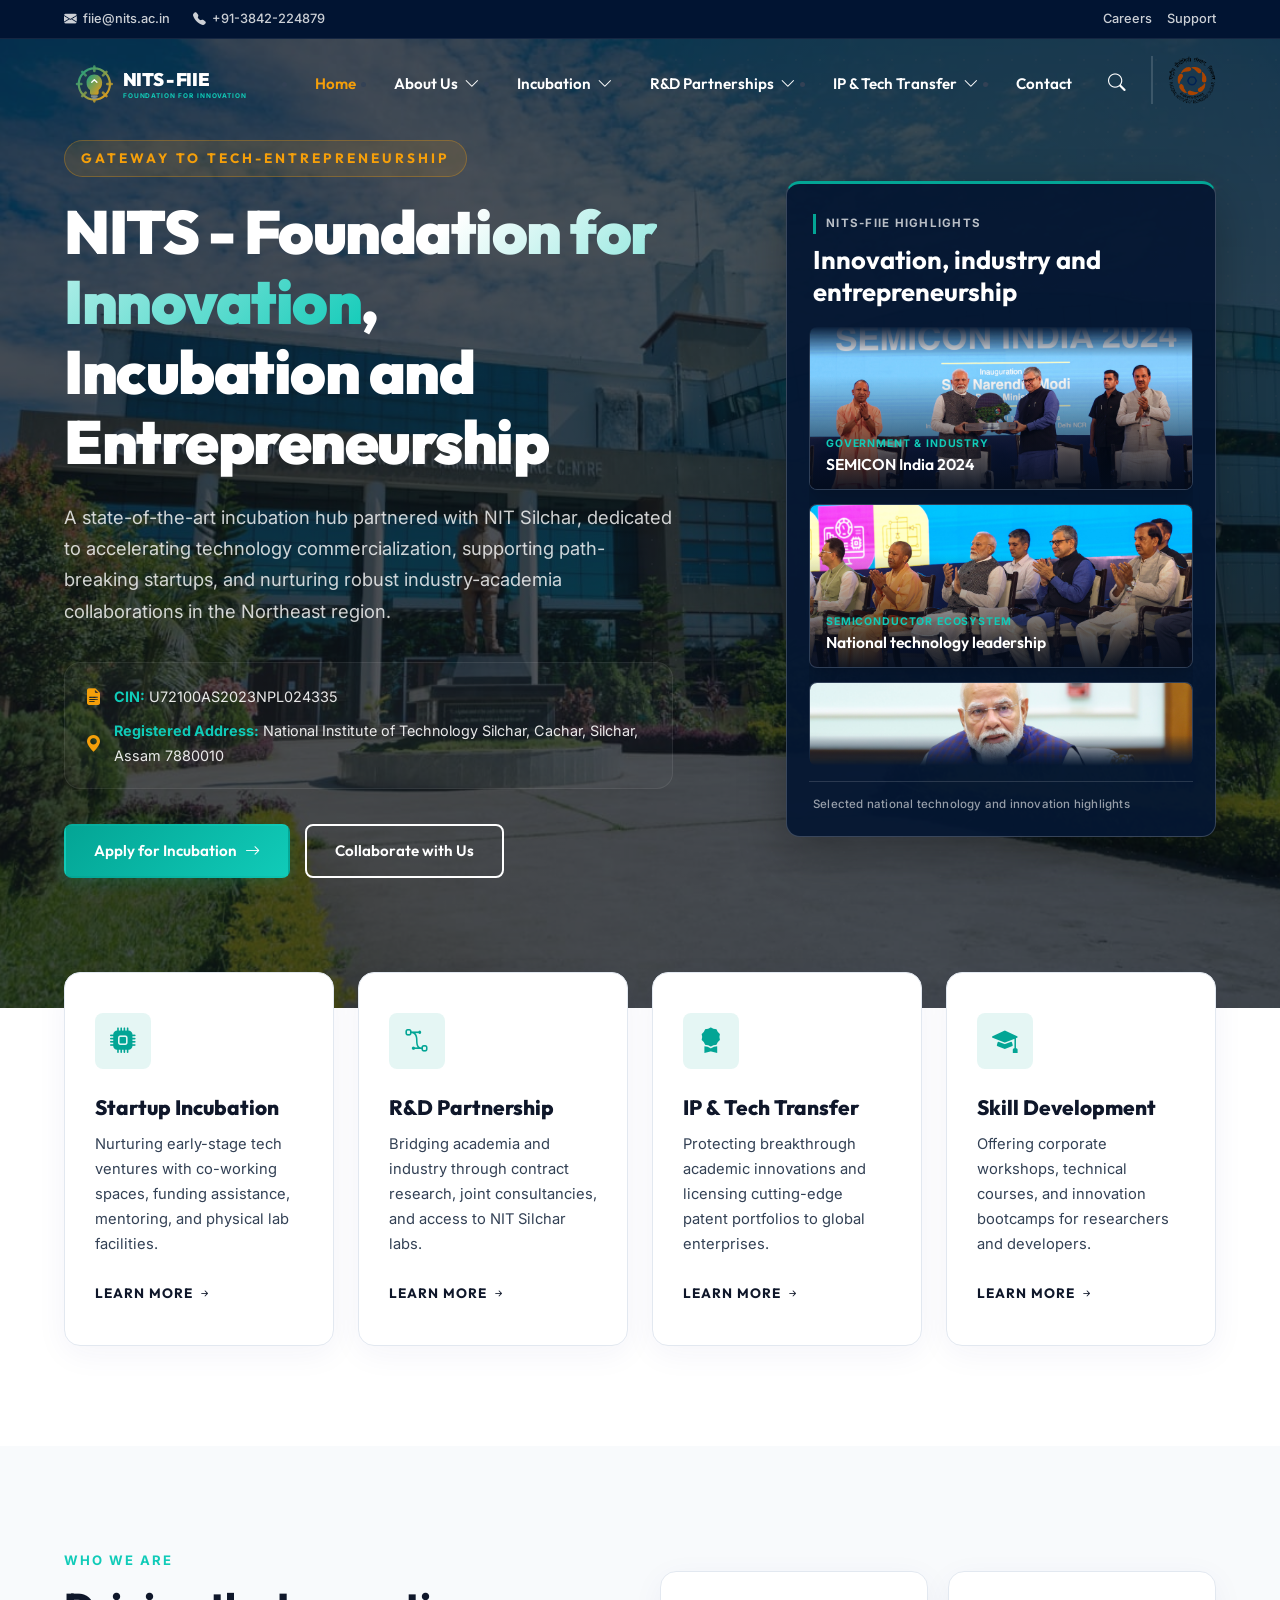
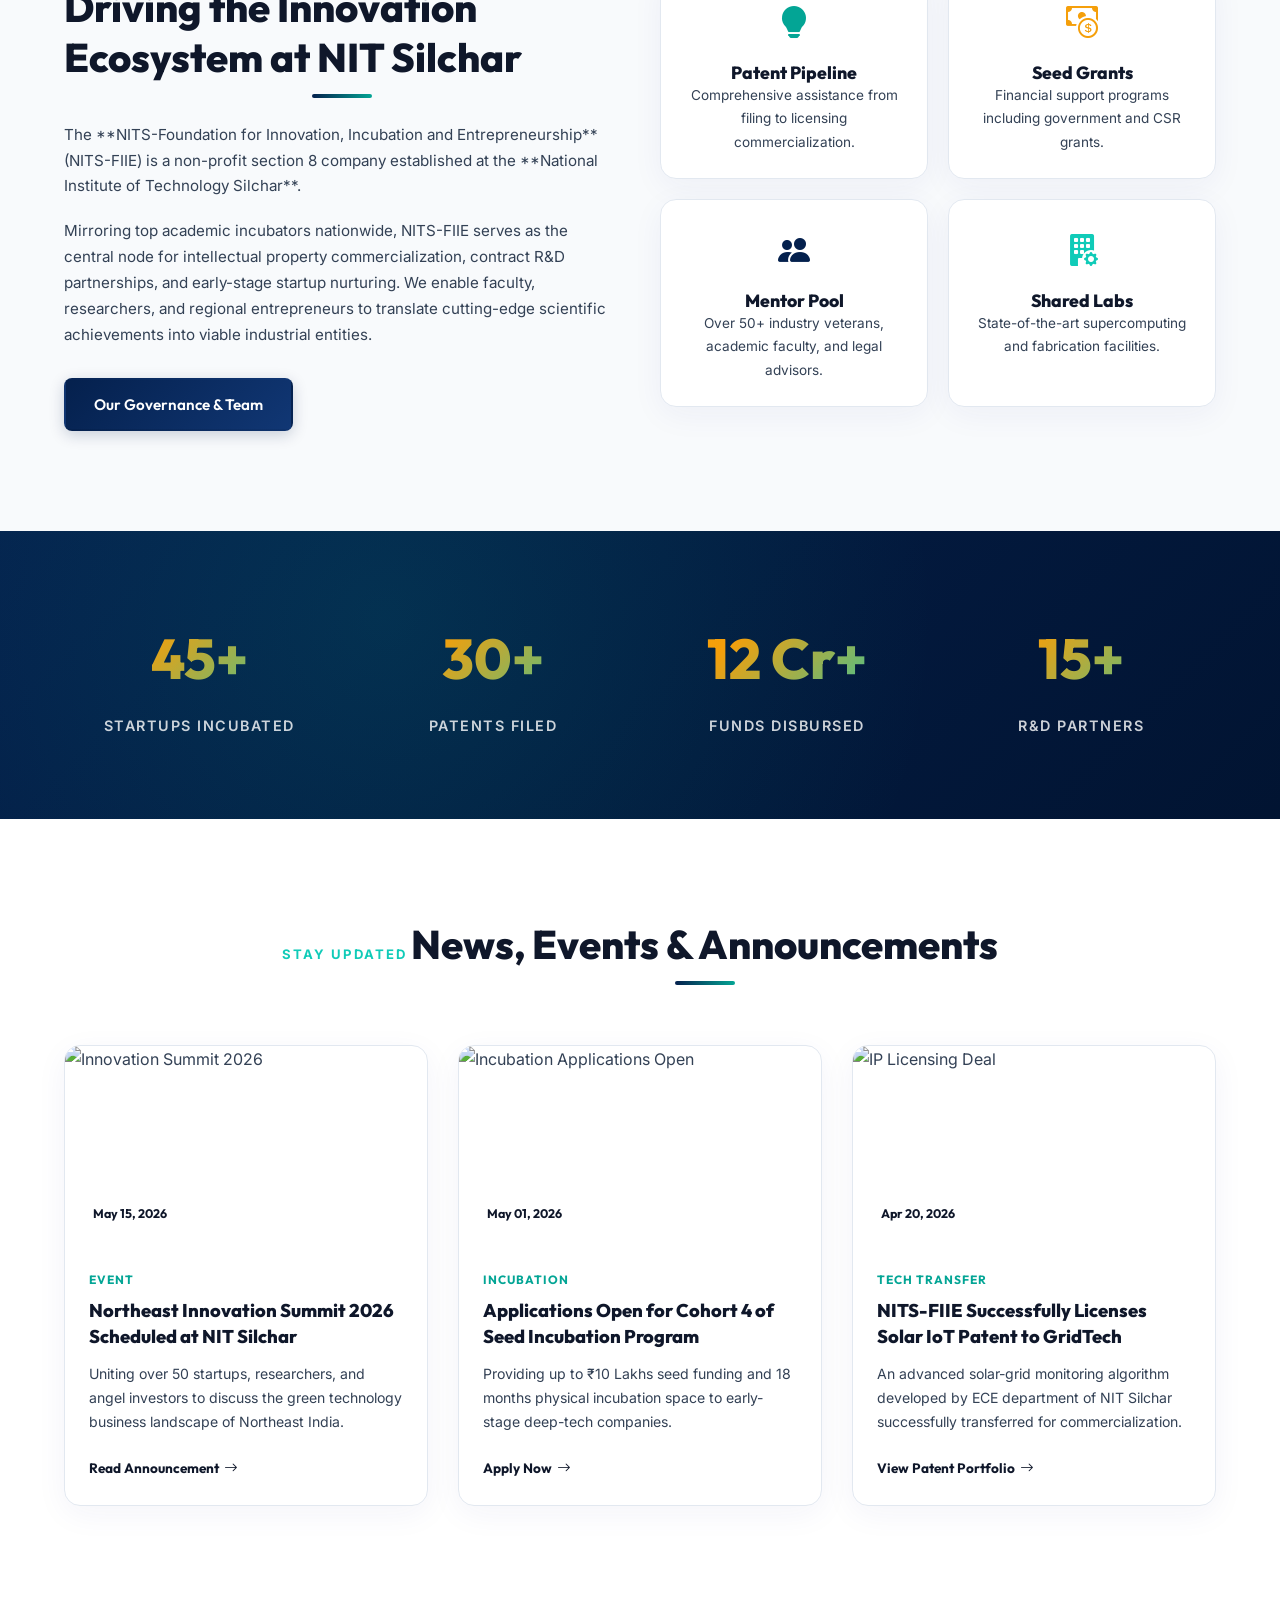
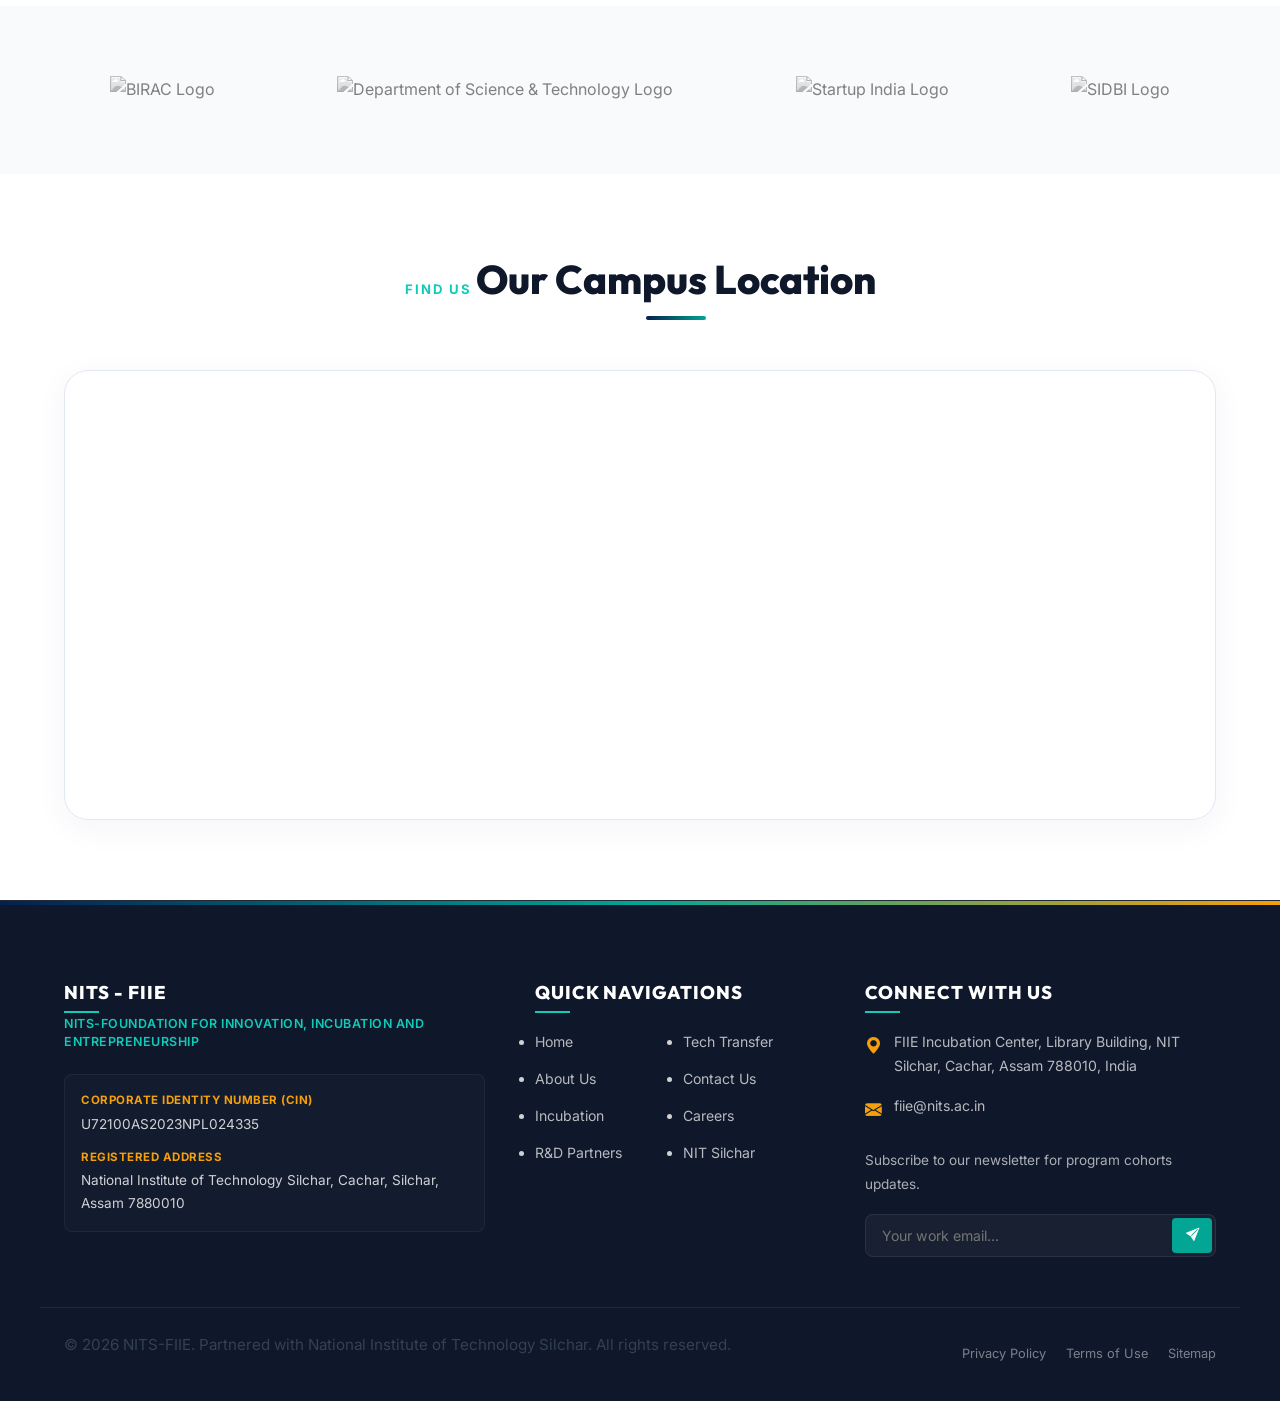
==== commit 9febc264: "Redesign homepage hero image reel" ====
--- a/index.html
+++ b/index.html
@@ -161,14 +161,40 @@
           </div>
         </div>
 
-        <!-- Premium Spherical Vector Floater -->
+        <!-- Vertically scrolling innovation highlights -->
         <div class="hero-image-wrapper">
-          <div class="hero-spheres">
-            <div class="hero-spheres-content">
-              <img src="image%20copy%202.png" alt="NITS FIIE Graphic" class="hero-rocket-replacement">
-              <h3>Ignite. Scale. Lead.</h3>
-              <p>Nurturing the Next Generation of Tech Startups in Assam & Beyond.</p>
-            </div>
+          <div class="hero-media-reel">
+            <div class="hero-reel-header">
+              <span class="hero-reel-kicker">NITS-FIIE Highlights</span>
+              <h2>Innovation, industry and entrepreneurship</h2>
+            </div>
+
+            <div class="hero-reel-viewport">
+              <div class="hero-reel-track">
+                <figure class="hero-reel-card">
+                  <img src="assets/hero-gallery/semicon-india-exhibition.jpg" alt="Prime Minister Narendra Modi viewing a semiconductor wafer at SEMICON India 2024" fetchpriority="high">
+                  <figcaption><span>Government &amp; Industry</span><strong>SEMICON India 2024</strong></figcaption>
+                </figure>
+                <figure class="hero-reel-card">
+                  <img src="assets/hero-gallery/semicon-india-stage.jpg" alt="Prime Minister Narendra Modi with dignitaries at SEMICON India 2024" loading="lazy">
+                  <figcaption><span>Semiconductor Ecosystem</span><strong>National technology leadership</strong></figcaption>
+                </figure>
+                <figure class="hero-reel-card">
+                  <img src="assets/hero-gallery/semiconductor-roundtable.jpg" alt="Prime Minister Narendra Modi at a semiconductor executives roundtable" loading="lazy">
+                  <figcaption><span>Industry Engagement</span><strong>Semiconductor leadership roundtable</strong></figcaption>
+                </figure>
+                <figure class="hero-reel-card">
+                  <img src="assets/hero-gallery/microchip-lab.jpg" alt="Close-up of semiconductor chips on a circuit board" loading="lazy">
+                  <figcaption><span>Research &amp; Development</span><strong>Semiconductor technology</strong></figcaption>
+                </figure>
+                <figure class="hero-reel-card">
+                  <img src="assets/hero-gallery/innovation-summit.jpg" alt="Technology leaders gathered at an innovation summit" loading="lazy">
+                  <figcaption><span>Entrepreneurship Network</span><strong>Industry and innovation forum</strong></figcaption>
+                </figure>
+              </div>
+            </div>
+
+            <div class="hero-reel-footer">Selected national technology and innovation highlights</div>
           </div>
         </div>
       </div>
--- a/style.css
+++ b/style.css
@@ -513,12 +513,13 @@
    HERO / BANNER SECTION
    ========================================================================= */
 .hero {
-  min-height: 90vh;
+  min-height: 100vh;
   position: relative;
   display: flex;
   align-items: center;
   color: #ffffff;
   padding-top: calc(var(--header-height) + 50px);
+  padding-bottom: 130px;
   overflow: hidden;
   background-color: var(--brand-primary-dark);
   background-image: url('image.png');
@@ -560,7 +561,14 @@
   z-index: 2;
 }
 
+.hero .grid-2 {
+  grid-template-columns: minmax(0, 1.12fr) minmax(360px, 0.88fr);
+  gap: clamp(36px, 5vw, 72px);
+}
+
 .hero-content {
+  position: relative;
+  z-index: 3;
   opacity: 0;
   transform: translateY(30px);
   animation: fadeInUp 1s cubic-bezier(0.16, 1, 0.3, 1) forwards;
@@ -639,104 +647,166 @@
   display: flex;
   gap: 15px;
   flex-wrap: wrap;
-}
-
-/* Hero Spherical Graphic Floater */
+  position: relative;
+  z-index: 4;
+}
+
+/* Hero vertical image reel */
 .hero-image-wrapper {
   position: relative;
   display: flex;
-  justify-content: center;
+  justify-content: flex-end;
   align-items: center;
   z-index: 2;
-}
-
-.hero-spheres {
-  width: 380px;
-  height: 380px;
-  background: linear-gradient(135deg, var(--brand-primary), var(--brand-secondary));
-  border-radius: 40% 60% 70% 30% / 40% 50% 60% 50%;
-  animation: morphing 10s ease-in-out infinite;
-  box-shadow: 0 20px 40px rgba(0,0,0,0.3);
+  min-width: 0;
+}
+
+.hero-media-reel {
+  width: min(100%, 430px);
   position: relative;
   overflow: hidden;
-}
-
-.hero-spheres::after {
+  padding: 22px;
+  border: 1px solid rgba(255, 255, 255, 0.2);
+  border-top: 3px solid var(--brand-secondary);
+  border-radius: 14px;
+  background: rgba(5, 23, 50, 0.94);
+  box-shadow: 0 18px 48px rgba(0, 0, 0, 0.28);
+}
+
+.hero-media-reel::before {
+  content: none;
+}
+
+.hero-reel-header,
+.hero-reel-footer {
+  position: relative;
+  z-index: 2;
+}
+
+.hero-reel-header {
+  padding: 2px 4px 18px;
+}
+
+.hero-reel-kicker {
+  display: inline-flex;
+  align-items: center;
+  margin-bottom: 10px;
+  padding-left: 10px;
+  border-left: 3px solid var(--brand-secondary);
+  color: rgba(255, 255, 255, 0.72);
+  font-size: 0.72rem;
+  font-weight: 700;
+  letter-spacing: 1.25px;
+  text-transform: uppercase;
+}
+
+.hero-reel-header h2 {
+  max-width: 330px;
+  color: #ffffff;
+  font-size: clamp(1.3rem, 2vw, 1.65rem);
+  font-weight: 700;
+  line-height: 1.25;
+}
+
+.hero-reel-viewport {
+  height: 440px;
+  overflow: hidden;
+  position: relative;
+  border-radius: 8px;
+  -webkit-mask-image: linear-gradient(to bottom, transparent 0, #000 7%, #000 93%, transparent 100%);
+  mask-image: linear-gradient(to bottom, transparent 0, #000 7%, #000 93%, transparent 100%);
+}
+
+.hero-reel-track {
+  display: flex;
+  flex-direction: column;
+  gap: 14px;
+  animation: heroReelScroll 32s linear infinite;
+  will-change: transform;
+}
+
+.hero-media-reel:hover .hero-reel-track {
+  animation-play-state: paused;
+}
+
+.hero-reel-card {
+  position: relative;
+  flex: 0 0 164px;
+  min-height: 164px;
+  overflow: hidden;
+  border: 1px solid rgba(255, 255, 255, 0.16);
+  border-radius: 8px;
+  background: #071a37;
+  box-shadow: 0 8px 20px rgba(0, 0, 0, 0.22);
+}
+
+.hero-reel-card img {
+  width: 100%;
+  height: 100%;
+  display: block;
+  object-fit: cover;
+  transition: transform 0.7s ease;
+}
+
+.hero-reel-card:hover img {
+  transform: scale(1.025);
+}
+
+.hero-reel-card::after {
   content: '';
   position: absolute;
-  inset: 12px;
-  background: var(--brand-primary-dark);
-  border-radius: inherit;
-  z-index: 1;
-}
-
-.hero-spheres-content {
+  inset: 30% 0 0;
+  background: linear-gradient(to bottom, transparent, rgba(3, 12, 28, 0.93));
+  pointer-events: none;
+}
+
+.hero-reel-card figcaption {
   position: absolute;
-  inset: 0;
   z-index: 2;
+  right: 16px;
+  bottom: 14px;
+  left: 16px;
   display: flex;
   flex-direction: column;
-  justify-content: center;
-  align-items: center;
-  text-align: center;
-  padding: 30px;
-}
-
-.hero-spheres-content i {
-  font-size: 3.5rem;
-  background: linear-gradient(135deg, var(--brand-accent), var(--brand-secondary-light));
-  -webkit-background-clip: text;
-  -webkit-text-fill-color: transparent;
-  margin-bottom: 20px;
-  animation: pulse 3s infinite;
-}
-
-.hero-rocket-replacement {
-  max-width: 140px;
-  height: auto;
-  margin-bottom: 20px;
-  filter: drop-shadow(0 8px 24px rgba(0, 0, 0, 0.25));
-  animation: premiumFloat 6s ease-in-out infinite;
-}
-
-@keyframes premiumFloat {
-  0%, 100% {
-    transform: translateY(0) rotate(0deg);
-  }
-  50% {
-    transform: translateY(-12px) rotate(2deg);
-  }
-}
-
-.hero-spheres-content h3 {
   color: #ffffff;
-  font-size: 1.4rem;
-  font-weight: 800;
-  margin-bottom: 8px;
-}
-
-.hero-spheres-content p {
-  color: rgba(255,255,255,0.7);
-  font-size: 0.85rem;
-}
-
-@keyframes morphing {
-  0% { border-radius: 40% 60% 70% 30% / 40% 50% 60% 50%; }
-  34% { border-radius: 70% 30% 50% 50% / 30% 60% 40% 70%; }
-  67% { border-radius: 50% 60% 30% 70% / 60% 30% 70% 40%; }
-  100% { border-radius: 40% 60% 70% 30% / 40% 50% 60% 50%; }
-}
-
-@keyframes pulse {
-  0%, 100% { transform: scale(1); opacity: 0.9; }
-  50% { transform: scale(1.06); opacity: 1; }
+}
+
+.hero-reel-card figcaption span {
+  margin-bottom: 2px;
+  color: var(--brand-secondary-light);
+  font-size: 0.66rem;
+  font-weight: 700;
+  letter-spacing: 0.85px;
+  text-transform: uppercase;
+}
+
+.hero-reel-card figcaption strong {
+  font-family: var(--font-heading);
+  font-size: 0.98rem;
+  font-weight: 600;
+  line-height: 1.25;
+}
+
+.hero-reel-footer {
+  margin-top: 15px;
+  padding: 13px 4px 0;
+  border-top: 1px solid rgba(255, 255, 255, 0.14);
+  color: rgba(255, 255, 255, 0.58);
+  font-size: 0.72rem;
+  font-weight: 500;
+  letter-spacing: 0.2px;
+}
+
+@keyframes heroReelScroll {
+  from { transform: translateY(calc(-50% - 7px)); }
+  to { transform: translateY(0); }
 }
 
 /* ==========================================================================
    PILLARS / CORE CARD SECTIONS (GLASSMORPHISM)
    ========================================================================= */
 .pillars-grid {
-  margin-top: -60px;
+  margin-top: -36px;
   position: relative;
   z-index: 10;
 }
@@ -1488,6 +1558,7 @@
   width: 100%;
   height: 100%;
   object-fit: cover;
+  object-position: center top;
 }
 
 .team-socials-overlay {
@@ -1518,6 +1589,10 @@
 
 .team-info {
   padding: 24px;
+  min-height: 112px;
+  display: flex;
+  flex-direction: column;
+  justify-content: center;
 }
 
 .team-name {
@@ -1533,8 +1608,8 @@
   text-transform: uppercase;
   color: var(--brand-secondary-light);
   letter-spacing: 0.5px;
-  margin-bottom: 10px;
   display: block;
+  line-height: 1.45;
 }
 
 .team-affiliation {
@@ -1857,6 +1932,13 @@
 @keyframes fadeIn {
   from { opacity: 0; }
   to { opacity: 1; }
+}
+
+@media (prefers-reduced-motion: reduce) {
+  .hero-reel-track {
+    animation: none;
+    transform: none;
+  }
 }
 
 /* Premium Page Preloader (Top Loader) */
@@ -1919,6 +2001,29 @@
   
   .hero {
     padding-top: calc(var(--header-height) + 20px);
+    padding-bottom: 110px;
+  }
+
+  .hero .grid-2 {
+    grid-template-columns: minmax(0, 1.08fr) minmax(320px, 0.92fr);
+    gap: 32px;
+  }
+
+  .hero-media-reel {
+    padding: 17px;
+  }
+
+  .hero-reel-header {
+    padding-bottom: 14px;
+  }
+
+  .hero-reel-viewport {
+    height: 400px;
+  }
+
+  .hero-reel-card {
+    flex-basis: 148px;
+    min-height: 148px;
   }
   
   .hero-content {
@@ -1947,11 +2052,16 @@
   .hero {
     padding-top: calc(var(--header-height) + 90px) !important;
     min-height: auto;
-    padding-bottom: 60px;
+    padding-bottom: 80px;
   }
   
   .hero-image-wrapper {
     display: none !important;
+  }
+
+  .hero .grid-2 {
+    grid-template-columns: 1fr;
+    gap: 30px;
   }
   
   .grid-2 {
